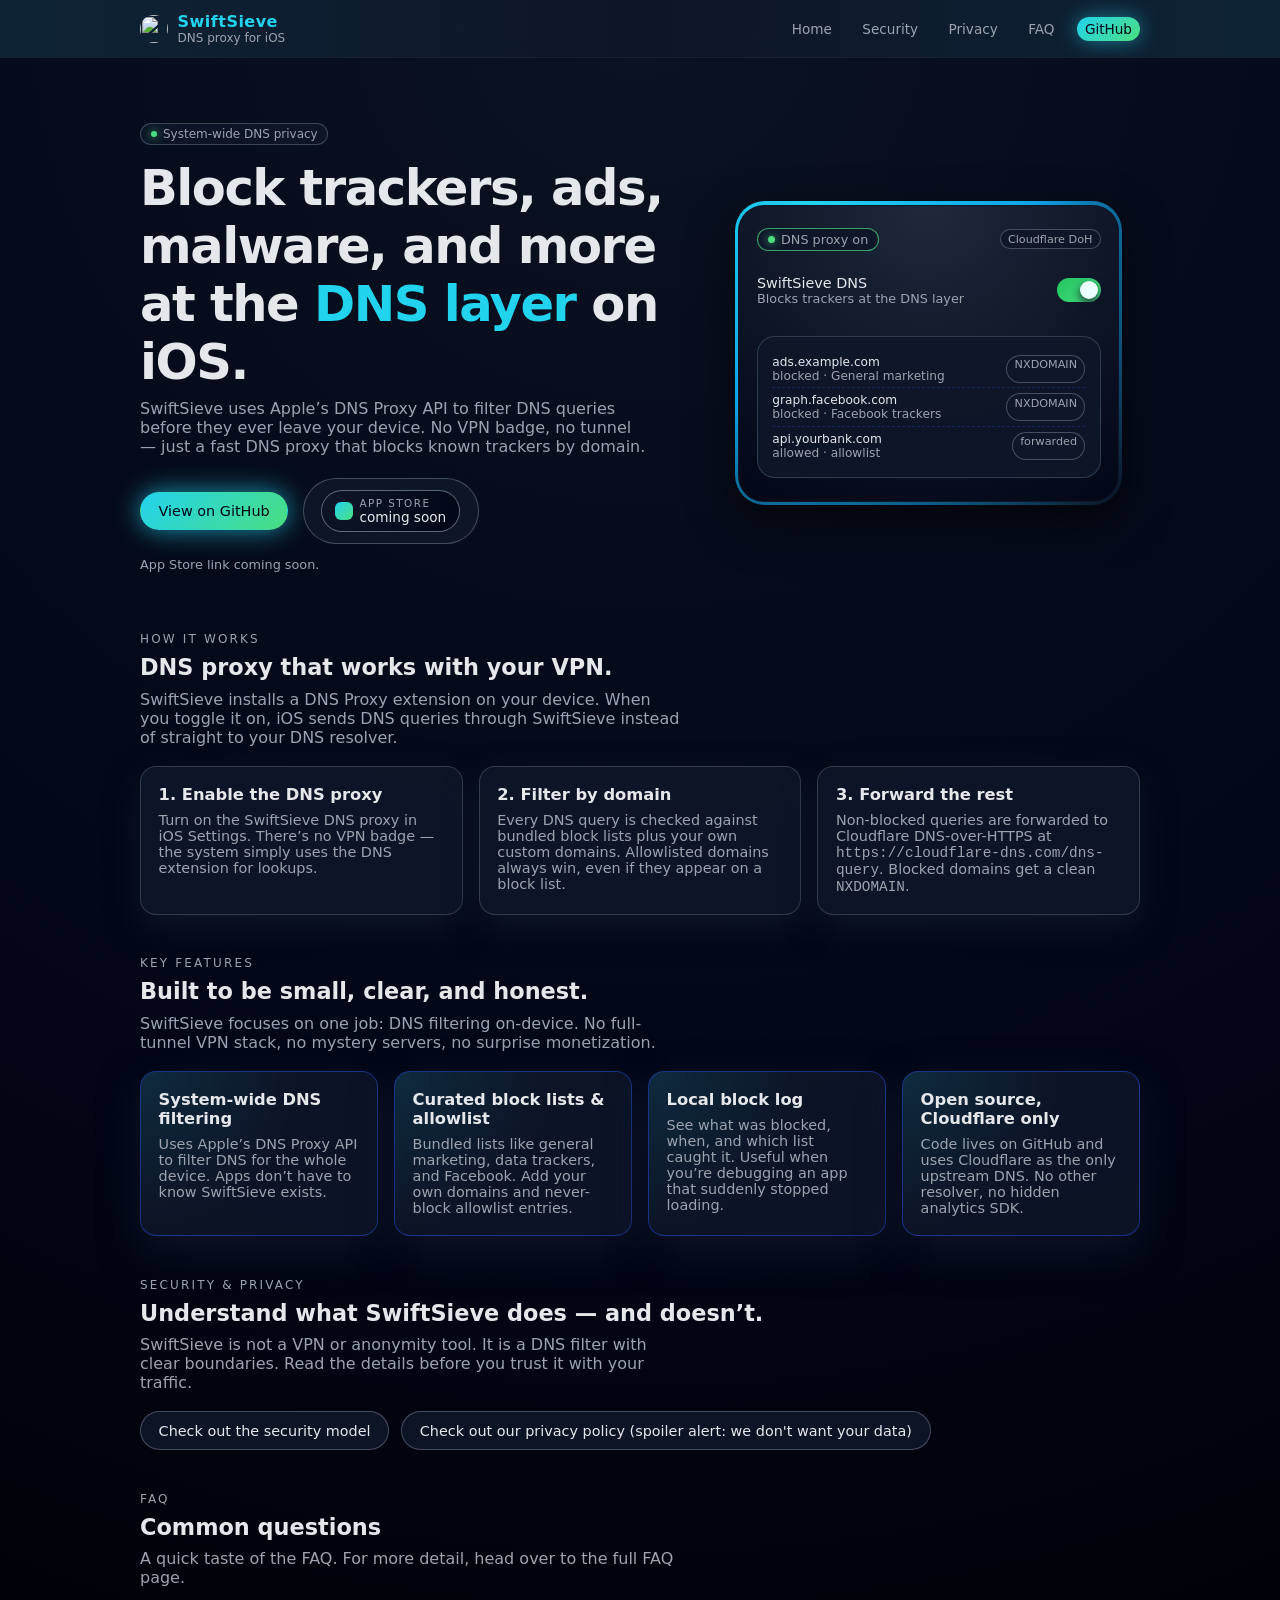
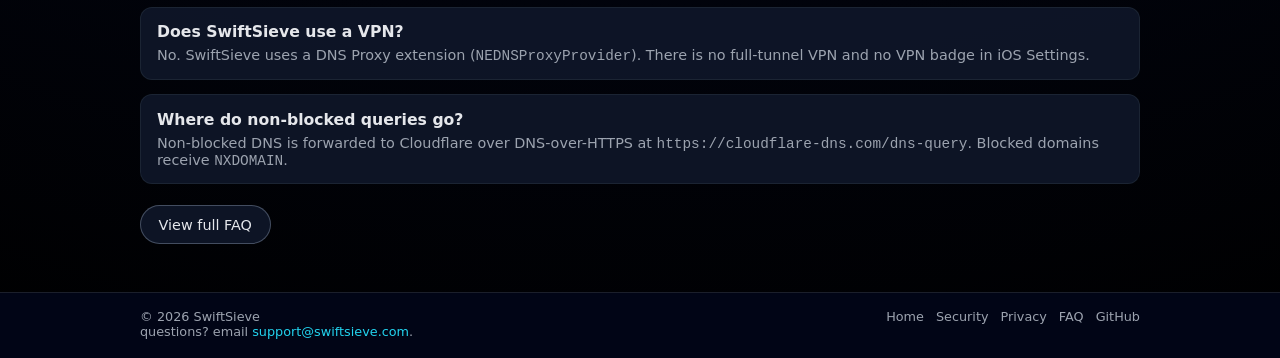
==== index.html @ 248de92a "add icon to site, so it shows up in browsers" ====
<!doctype html>
<html lang="en">
  <head>
    <meta charset="utf-8" />
    <title>SwiftSieve DNS: System-wide DNS privacy for iOS</title>
    <meta
      name="viewport"
      content="width=device-width, initial-scale=1, viewport-fit=cover"
    />
    <meta
      name="description"
      content="SwiftSieve uses Apple's DNS Proxy API to block trackers at the DNS layer on iOS. Works with your existing VPN, providing system-wide DNS privacy."
    />
    <link rel="icon" type="image/png" href="https://raw.githubusercontent.com/shalloran/SwiftSieve2/main/SwiftSieveDNS/Assets.xcassets/AppIcon.appiconset/AppIcon-120.png" />
    <link rel="stylesheet" href="./styles.css" />
  </head>
  <body class="page">
    <header class="site-header">
      <div class="header-inner">
        <a href="./index.html" class="brand">
          <img
            src="https://raw.githubusercontent.com/shalloran/SwiftSieve2/main/SwiftSieveDNS/Assets.xcassets/AppIcon.appiconset/AppIcon-120.png"
            alt=""
            class="brand-mark-img"
            width="28"
            height="28"
          />
          <span>
            <div class="brand-text-main">SwiftSieve</div>
            <div class="brand-text-sub">DNS proxy for iOS</div>
          </span>
        </a>
        <nav class="site-nav">
          <a href="./index.html" class="nav-link">Home</a>
          <a href="./security.html" class="nav-link">Security</a>
          <a href="./privacy.html" class="nav-link">Privacy</a>
          <a href="./faq.html" class="nav-link">FAQ</a>
          <a
            href="https://github.com/shalloran/SwiftSieve2"
            class="nav-link nav-link--primary"
            target="_blank"
            rel="noreferrer"
            >GitHub</a
          >
        </nav>
      </div>
    </header>

    <main>
      <div class="shell">
        <section class="hero">
          <div>
            <div class="hero-kicker">
              <span class="dot"></span>
              <span>System-wide DNS privacy</span>
            </div>
            <h1 class="hero-title">
              Block trackers, ads, malware, and more at the <span class="accent">DNS layer</span> on
              iOS.
            </h1>
            <p class="hero-subtitle">
              SwiftSieve uses Apple&rsquo;s DNS Proxy API to filter DNS queries
              before they ever leave your device. No VPN badge, no tunnel &mdash;
              just a fast DNS proxy that blocks known trackers by domain.
            </p>

            <div class="hero-actions">
              <a
                class="btn btn-primary"
                href="https://github.com/shalloran/SwiftSieve2"
                target="_blank"
                rel="noreferrer"
              >
                <span>View on GitHub</span>
              </a>
              <a class="btn btn-secondary" href="#">
                <span class="app-store-badge">
                  <span class="app-store-icon" aria-hidden="true"></span>
                  <span>
                    <div class="app-store-text-1">App Store</div>
                    <div class="app-store-text-2">coming soon</div>
                  </span>
                </span>
              </a>
            </div>
            <p class="hero-note">
              App Store link coming soon.
            </p>
          </div>

          <div class="hero-device" aria-hidden="true">
            <div class="device-frame">
              <div class="device-inner">
                <div class="device-status">
                  <span class="pill badge-on">
                    <span class="dot-green"></span>
                    <span>DNS proxy on</span>
                  </span>
                  <span class="tag">Cloudflare DoH</span>
                </div>
                <div class="switch-row">
                  <div>
                    <div style="font-size: 0.9rem; color: #e5e7eb">
                      SwiftSieve DNS
                    </div>
                    <div style="font-size: 0.8rem; color: #9ca3af">
                      Blocks trackers at the DNS layer
                    </div>
                  </div>
                  <div class="switch">
                    <div class="switch-thumb"></div>
                  </div>
                </div>
                <div class="log-card">
                  <div class="log-row">
                    <div>
                      <div class="log-domain">ads.example.com</div>
                      <div class="log-meta">blocked · General marketing</div>
                    </div>
                    <span class="tag">NXDOMAIN</span>
                  </div>
                  <div class="log-row">
                    <div>
                      <div class="log-domain">graph.facebook.com</div>
                      <div class="log-meta">blocked · Facebook trackers</div>
                    </div>
                    <span class="tag">NXDOMAIN</span>
                  </div>
                  <div class="log-row">
                    <div>
                      <div class="log-domain">api.yourbank.com</div>
                      <div class="log-meta">allowed · allowlist</div>
                    </div>
                    <span class="tag">forwarded</span>
                  </div>
                </div>
              </div>
            </div>
          </div>
        </section>

        <div class="sections">
          <section>
            <div class="section-label">How it works</div>
            <h2 class="section-title">DNS proxy that works with your VPN.</h2>
            <p class="section-lede">
              SwiftSieve installs a DNS Proxy extension on your device. When you
              toggle it on, iOS sends DNS queries through SwiftSieve instead of
              straight to your DNS resolver.
            </p>
            <div class="section-grid">
              <div class="card card--soft">
                <h3>1. Enable the DNS proxy</h3>
                <p>
                  Turn on the SwiftSieve DNS proxy in iOS Settings. There&rsquo;s
                  no VPN badge &mdash; the system simply uses the DNS extension
                  for lookups.
                </p>
              </div>
              <div class="card card--soft">
                <h3>2. Filter by domain</h3>
                <p>
                  Every DNS query is checked against bundled block lists plus
                  your own custom domains. Allowlisted domains always win, even
                  if they appear on a block list.
                </p>
              </div>
              <div class="card card--soft">
                <h3>3. Forward the rest</h3>
                <p>
                  Non-blocked queries are forwarded to Cloudflare DNS-over-HTTPS
                  at <code>https://cloudflare-dns.com/dns-query</code>. Blocked
                  domains get a clean <code>NXDOMAIN</code>.
                </p>
              </div>
            </div>
          </section>

          <section>
            <div class="section-label">Key features</div>
            <h2 class="section-title">Built to be small, clear, and honest.</h2>
            <p class="section-lede">
              SwiftSieve focuses on one job: DNS filtering on-device. No
              full-tunnel VPN stack, no mystery servers, no surprise
              monetization.
            </p>
            <div class="section-grid">
              <div class="card">
                <h3>System-wide DNS filtering</h3>
                <p>
                  Uses Apple&rsquo;s DNS Proxy API to filter DNS for the whole
                  device. Apps don&rsquo;t have to know SwiftSieve exists.
                </p>
              </div>
              <div class="card">
                <h3>Curated block lists &amp; allowlist</h3>
                <p>
                  Bundled lists like general marketing, data trackers, and
                  Facebook. Add your own domains and never-block allowlist
                  entries.
                </p>
              </div>
              <div class="card">
                <h3>Local block log</h3>
                <p>
                  See what was blocked, when, and which list caught it. Useful
                  when you&rsquo;re debugging an app that suddenly stopped
                  loading.
                </p>
              </div>
              <div class="card">
                <h3>Open source, Cloudflare only</h3>
                <p>
                  Code lives on GitHub and uses Cloudflare as the only upstream
                  DNS. No other resolver, no hidden analytics SDK.
                </p>
              </div>
            </div>
          </section>

          <section>
            <div class="section-label">Security &amp; privacy</div>
            <h2 class="section-title">Understand what SwiftSieve does &mdash; and doesn&rsquo;t.</h2>
            <p class="section-lede">
              SwiftSieve is not a VPN or anonymity tool. It is a DNS filter with
              clear boundaries. Read the details before you trust it with your
              traffic.
            </p>
            <div class="section-cta-row">
              <a href="./security.html" class="btn btn-secondary">
                Check out the security model
              </a>
              <a href="./privacy.html" class="btn btn-secondary">
                Check out our privacy policy (spoiler alert: we don't want your data)
              </a>
            </div>
          </section>

          <section>
            <div class="section-label">FAQ</div>
            <h2 class="section-title">Common questions</h2>
            <p class="section-lede">
              A quick taste of the FAQ. For more detail, head over to the full
              FAQ page.
            </p>
            <div class="faq-list">
              <div class="faq-item">
                <h3>Does SwiftSieve use a VPN?</h3>
                <p>
                  No. SwiftSieve uses a DNS Proxy extension
                  (<code>NEDNSProxyProvider</code>). There is no full-tunnel VPN
                  and no VPN badge in iOS Settings.
                </p>
              </div>
              <div class="faq-item">
                <h3>Where do non-blocked queries go?</h3>
                <p>
                  Non-blocked DNS is forwarded to Cloudflare over DNS-over-HTTPS
                  at <code>https://cloudflare-dns.com/dns-query</code>. Blocked
                  domains receive <code>NXDOMAIN</code>.
                </p>
              </div>
            </div>
            <div style="margin-top: 1.3rem">
              <a href="./faq.html" class="btn btn-secondary">View full FAQ</a>
            </div>
          </section>
        </div>
      </div>
    </main>

    <footer class="site-footer">
      <div class="footer-inner">
        <div>
          <div>© <span id="year"></span> SwiftSieve</div>
          <div>
            questions? email
            <a href="mailto:support@swiftsieve.com">support@swiftsieve.com</a>.
          </div>
        </div>
        <div class="footer-links">
          <a href="./index.html">Home</a>
          <a href="./security.html">Security</a>
          <a href="./privacy.html">Privacy</a>
          <a href="./faq.html">FAQ</a>
          <a
            href="https://github.com/shalloran/SwiftSieve2"
            target="_blank"
            rel="noreferrer"
            >GitHub</a
          >
        </div>
      </div>
    </footer>

    <script>
      const y = document.getElementById("year");
      if (y) {
        y.textContent = new Date().getFullYear().toString();
      }
    </script>
  </body>
</html>
---- styles.css ----
:root {
  --bg-color: #050608;
  --bg-elevated: #0c0f16;
  --border-subtle: #1b1f2b;
  --text-color: #e5e7eb;
  --text-muted: #9ca3af;
  --accent: #22d3ee;
  --accent-soft: rgba(34, 211, 238, 0.15);
  --danger: #f97373;
  --max-width: 1040px;
  --radius-lg: 16px;
  --shadow-soft: 0 18px 45px rgba(0, 0, 0, 0.6);
}

*,
*::before,
*::after {
  box-sizing: border-box;
}

html,
body {
  margin: 0;
  padding: 0;
}

body {
  min-height: 100vh;
  font-family: system-ui, -apple-system, BlinkMacSystemFont, "SF Pro Text",
    "Segoe UI", sans-serif;
  background: radial-gradient(circle at top, #0b1220 0, #020617 55%, #000 100%);
  color: var(--text-color);
}

a {
  color: var(--accent);
  text-decoration: none;
}

a:hover {
  text-decoration: underline;
}

.page {
  min-height: 100vh;
  display: flex;
  flex-direction: column;
}

.shell {
  width: 100%;
  max-width: var(--max-width);
  margin: 0 auto;
  padding: 1.5rem 1.25rem 3rem;
}

header.site-header {
  border-bottom: 1px solid var(--border-subtle);
  backdrop-filter: blur(18px);
  background: linear-gradient(
      90deg,
      rgba(34, 211, 238, 0.08),
      transparent,
      rgba(34, 211, 238, 0.08)
    ),
    rgba(15, 23, 42, 0.9);
  position: sticky;
  top: 0;
  z-index: 10;
}

.header-inner {
  max-width: var(--max-width);
  margin: 0 auto;
  padding: 0.75rem 1.25rem;
  display: flex;
  align-items: center;
  justify-content: space-between;
  gap: 1.25rem;
}

.brand {
  display: flex;
  align-items: center;
  gap: 0.6rem;
}

.brand-mark {
  width: 28px;
  height: 28px;
  border-radius: 999px;
  background: radial-gradient(circle at 30% 20%, #4ade80, #22d3ee);
  box-shadow: 0 0 22px rgba(34, 211, 238, 0.9);
  position: relative;
}

.brand-mark::after {
  content: "";
  position: absolute;
  inset: 7px;
  border-radius: inherit;
  border: 1px solid rgba(15, 23, 42, 0.9);
  box-shadow: inset 0 0 0 1px rgba(15, 23, 42, 0.85);
}

.brand-mark-img {
  width: 28px;
  height: 28px;
  border-radius: 999px;
  object-fit: cover;
  display: block;
}

.brand-text-main {
  font-weight: 600;
  letter-spacing: 0.03em;
}

.brand-text-sub {
  font-size: 0.75rem;
  color: var(--text-muted);
}

nav.site-nav {
  display: flex;
  align-items: center;
  gap: 0.9rem;
  font-size: 0.85rem;
}

.nav-link {
  color: var(--text-muted);
  padding: 0.25rem 0.5rem;
  border-radius: 999px;
  transition: background 0.15s ease, color 0.15s ease;
}

.nav-link:hover {
  color: var(--text-color);
  background: rgba(15, 23, 42, 0.8);
  text-decoration: none;
}

.nav-link--primary {
  background: linear-gradient(135deg, #22d3ee, #4ade80);
  color: #020617;
  font-weight: 500;
  box-shadow: 0 0 20px rgba(34, 211, 238, 0.5);
}

.nav-link--primary:hover {
  background: linear-gradient(135deg, #2dd4bf, #a3e635);
  color: #020617;
}

main {
  flex: 1;
}

.hero {
  display: grid;
  grid-template-columns: minmax(0, 1.4fr) minmax(0, 1.1fr);
  gap: 2.5rem;
  margin-top: 2.5rem;
  align-items: center;
}

.hero-kicker {
  display: inline-flex;
  align-items: center;
  gap: 0.4rem;
  padding: 0.2rem 0.6rem;
  border-radius: 999px;
  font-size: 0.75rem;
  background: rgba(15, 23, 42, 0.85);
  border: 1px solid rgba(148, 163, 184, 0.35);
  color: var(--text-muted);
}

.dot {
  width: 6px;
  height: 6px;
  border-radius: 999px;
  background: #4ade80;
  box-shadow: 0 0 10px rgba(74, 222, 128, 0.9);
}

.hero-title {
  margin: 0.85rem 0 0.5rem;
  font-size: clamp(2.4rem, 2.9vw + 1.4rem, 3.1rem);
  letter-spacing: -0.03em;
}

.hero-title span.accent {
  color: var(--accent);
}

.hero-subtitle {
  margin: 0 0 1.4rem;
  color: var(--text-muted);
  max-width: 32rem;
}

.hero-actions {
  display: flex;
  flex-wrap: wrap;
  gap: 0.9rem;
  align-items: center;
  margin-bottom: 0.8rem;
}

.btn {
  display: inline-flex;
  align-items: center;
  justify-content: center;
  gap: 0.45rem;
  padding: 0.65rem 1.1rem;
  border-radius: 999px;
  border: 1px solid transparent;
  font-size: 0.9rem;
  font-weight: 500;
  cursor: pointer;
  text-decoration: none;
}

.btn-primary {
  background: linear-gradient(135deg, #22d3ee, #4ade80);
  color: #020617;
  box-shadow: 0 0 26px rgba(34, 211, 238, 0.7);
}

.btn-primary:hover {
  background: linear-gradient(135deg, #2dd4bf, #a3e635);
  color: #020617;
  text-decoration: none;
}

.btn-secondary {
  background: rgba(15, 23, 42, 0.9);
  border-color: rgba(148, 163, 184, 0.4);
  color: var(--text-color);
}

.btn-secondary:hover {
  background: rgba(15, 23, 42, 0.95);
  border-color: rgba(148, 163, 184, 0.7);
  text-decoration: none;
}

.hero-note {
  font-size: 0.8rem;
  color: var(--text-muted);
}

.hero-device {
  position: relative;
  padding: 1.1rem;
}

.device-frame {
  border-radius: 30px;
  padding: 0.2rem;
  background: radial-gradient(circle at 20% 0, #22d3ee, #0ea5e9, #0b1120);
  box-shadow: var(--shadow-soft);
}

.device-inner {
  border-radius: 26px;
  background: radial-gradient(circle at top, #1e293b, #020617);
  border: 1px solid rgba(15, 23, 42, 0.95);
  padding: 1.4rem 1.1rem;
  color: var(--text-muted);
  display: flex;
  flex-direction: column;
  gap: 0.9rem;
}

.device-status {
  display: flex;
  justify-content: space-between;
  align-items: center;
  font-size: 0.8rem;
}

.pill {
  display: inline-flex;
  align-items: center;
  gap: 0.4rem;
  padding: 0.18rem 0.6rem;
  border-radius: 999px;
  background: rgba(15, 23, 42, 0.95);
  border: 1px solid rgba(148, 163, 184, 0.4);
}

.pill.badge-on {
  border-color: rgba(74, 222, 128, 0.7);
}

.dot-green {
  width: 7px;
  height: 7px;
  border-radius: 999px;
  background: #4ade80;
  box-shadow: 0 0 10px rgba(74, 222, 128, 0.9);
}

.switch-row {
  margin-top: 0.6rem;
  display: flex;
  justify-content: space-between;
  align-items: center;
}

.switch {
  width: 44px;
  height: 24px;
  border-radius: 999px;
  background: linear-gradient(135deg, #22c55e, #4ade80);
  padding: 3px;
  display: flex;
  justify-content: flex-end;
  align-items: center;
}

.switch-thumb {
  width: 18px;
  height: 18px;
  border-radius: 999px;
  background: #ecfeff;
  box-shadow: 0 4px 10px rgba(15, 23, 42, 0.9);
}

.log-card {
  margin-top: 1rem;
  border-radius: 18px;
  background: rgba(15, 23, 42, 0.9);
  border: 1px solid rgba(51, 65, 85, 0.9);
  padding: 0.8rem 0.9rem;
}

.log-row {
  display: flex;
  justify-content: space-between;
  font-size: 0.76rem;
  padding: 0.3rem 0;
  border-bottom: 1px dashed rgba(30, 64, 175, 0.4);
}

.log-row:last-child {
  border-bottom: none;
}

.log-domain {
  color: var(--text-color);
}

.log-meta {
  color: var(--text-muted);
}

.tag {
  font-size: 0.7rem;
  padding: 0.15rem 0.45rem;
  border-radius: 999px;
  background: rgba(15, 23, 42, 0.9);
  border: 1px solid rgba(148, 163, 184, 0.4);
}

.sections {
  margin-top: 3rem;
  display: flex;
  flex-direction: column;
  gap: 2.6rem;
}

.section-label {
  font-size: 0.75rem;
  text-transform: uppercase;
  letter-spacing: 0.18em;
  color: var(--text-muted);
  margin-bottom: 0.5rem;
}

.section-title {
  margin: 0 0 0.6rem;
  font-size: 1.4rem;
}

.section-lede {
  margin: 0 0 1.2rem;
  color: var(--text-muted);
  max-width: 34rem;
}

.section-grid {
  display: grid;
  grid-template-columns: repeat(auto-fit, minmax(210px, 1fr));
  gap: 1rem;
}

.card {
  padding: 1.1rem 1.1rem 1.2rem;
  border-radius: var(--radius-lg);
  background: radial-gradient(
      circle at top left,
      rgba(34, 211, 238, 0.12),
      transparent 55%
    ),
    rgba(15, 23, 42, 0.85);
  border: 1px solid rgba(30, 64, 175, 0.7);
  box-shadow: 0 14px 40px rgba(15, 23, 42, 0.9);
}

.card h3 {
  margin: 0 0 0.5rem;
  font-size: 1.02rem;
}

.card p {
  margin: 0;
  font-size: 0.9rem;
  color: var(--text-muted);
}

.card--soft {
  background: rgba(15, 23, 42, 0.9);
  border-color: rgba(55, 65, 81, 0.9);
  box-shadow: 0 12px 32px rgba(15, 23, 42, 0.9);
}

.section-cta-row {
  display: flex;
  flex-wrap: wrap;
  gap: 0.75rem;
}

.faq-list {
  display: flex;
  flex-direction: column;
  gap: 0.9rem;
}

.faq-item {
  border-radius: 12px;
  padding: 0.9rem 1rem;
  border: 1px solid rgba(31, 41, 55, 0.8);
  background: rgba(15, 23, 42, 0.9);
}

.faq-item h3 {
  margin: 0 0 0.4rem;
  font-size: 0.98rem;
}

.faq-item p {
  margin: 0;
  font-size: 0.9rem;
  color: var(--text-muted);
}

.content-page {
  margin-top: 2.5rem;
  max-width: 760px;
}

.content-page h1 {
  margin-top: 0;
  margin-bottom: 0.75rem;
  font-size: 2rem;
}

.content-page h2 {
  margin-top: 1.8rem;
  margin-bottom: 0.6rem;
  font-size: 1.25rem;
}

.content-page p {
  margin: 0 0 0.9rem;
  color: var(--text-muted);
}

.content-page ul {
  margin: 0 0 0.9rem 1.2rem;
  padding: 0;
  color: var(--text-muted);
}

.content-page li {
  margin-bottom: 0.4rem;
}

.badge {
  display: inline-flex;
  align-items: center;
  justify-content: center;
  padding: 0.35rem 0.75rem;
  border-radius: 999px;
  background: rgba(15, 23, 42, 0.9);
  border: 1px solid rgba(148, 163, 184, 0.45);
  font-size: 0.78rem;
  color: var(--text-muted);
}

.badge--red {
  border-color: rgba(248, 113, 113, 0.7);
  color: #fecaca;
}

.app-store-badge {
  display: inline-flex;
  align-items: center;
  justify-content: center;
  padding: 0.4rem 0.8rem;
  border-radius: 999px;
  background: radial-gradient(circle at top left, #0f172a, #020617);
  border: 1px solid rgba(148, 163, 184, 0.6);
  color: var(--text-muted);
  font-size: 0.78rem;
  gap: 0.4rem;
}

.app-store-icon {
  width: 18px;
  height: 18px;
  border-radius: 6px;
  background: linear-gradient(135deg, #22d3ee, #4ade80);
  display: inline-block;
}

.app-store-text-1 {
  font-size: 0.65rem;
  text-transform: uppercase;
  letter-spacing: 0.14em;
}

.app-store-text-2 {
  font-size: 0.85rem;
  color: var(--text-color);
}

footer.site-footer {
  margin-top: auto;
  border-top: 1px solid var(--border-subtle);
  background: rgba(2, 6, 23, 0.96);
}

.footer-inner {
  max-width: var(--max-width);
  margin: 0 auto;
  padding: 1rem 1.25rem 1.6rem;
  display: flex;
  flex-wrap: wrap;
  justify-content: space-between;
  gap: 0.9rem;
  font-size: 0.8rem;
  color: var(--text-muted);
}

.footer-links {
  display: flex;
  flex-wrap: wrap;
  gap: 0.75rem;
}

.footer-links a {
  color: var(--text-muted);
}

.footer-links a:hover {
  color: var(--text-color);
}

@media (max-width: 800px) {
  .hero {
    grid-template-columns: minmax(0, 1fr);
  }

  .hero {
    margin-top: 2rem;
  }

  .hero-actions {
    align-items: stretch;
  }

  nav.site-nav {
    display: none;
  }
}
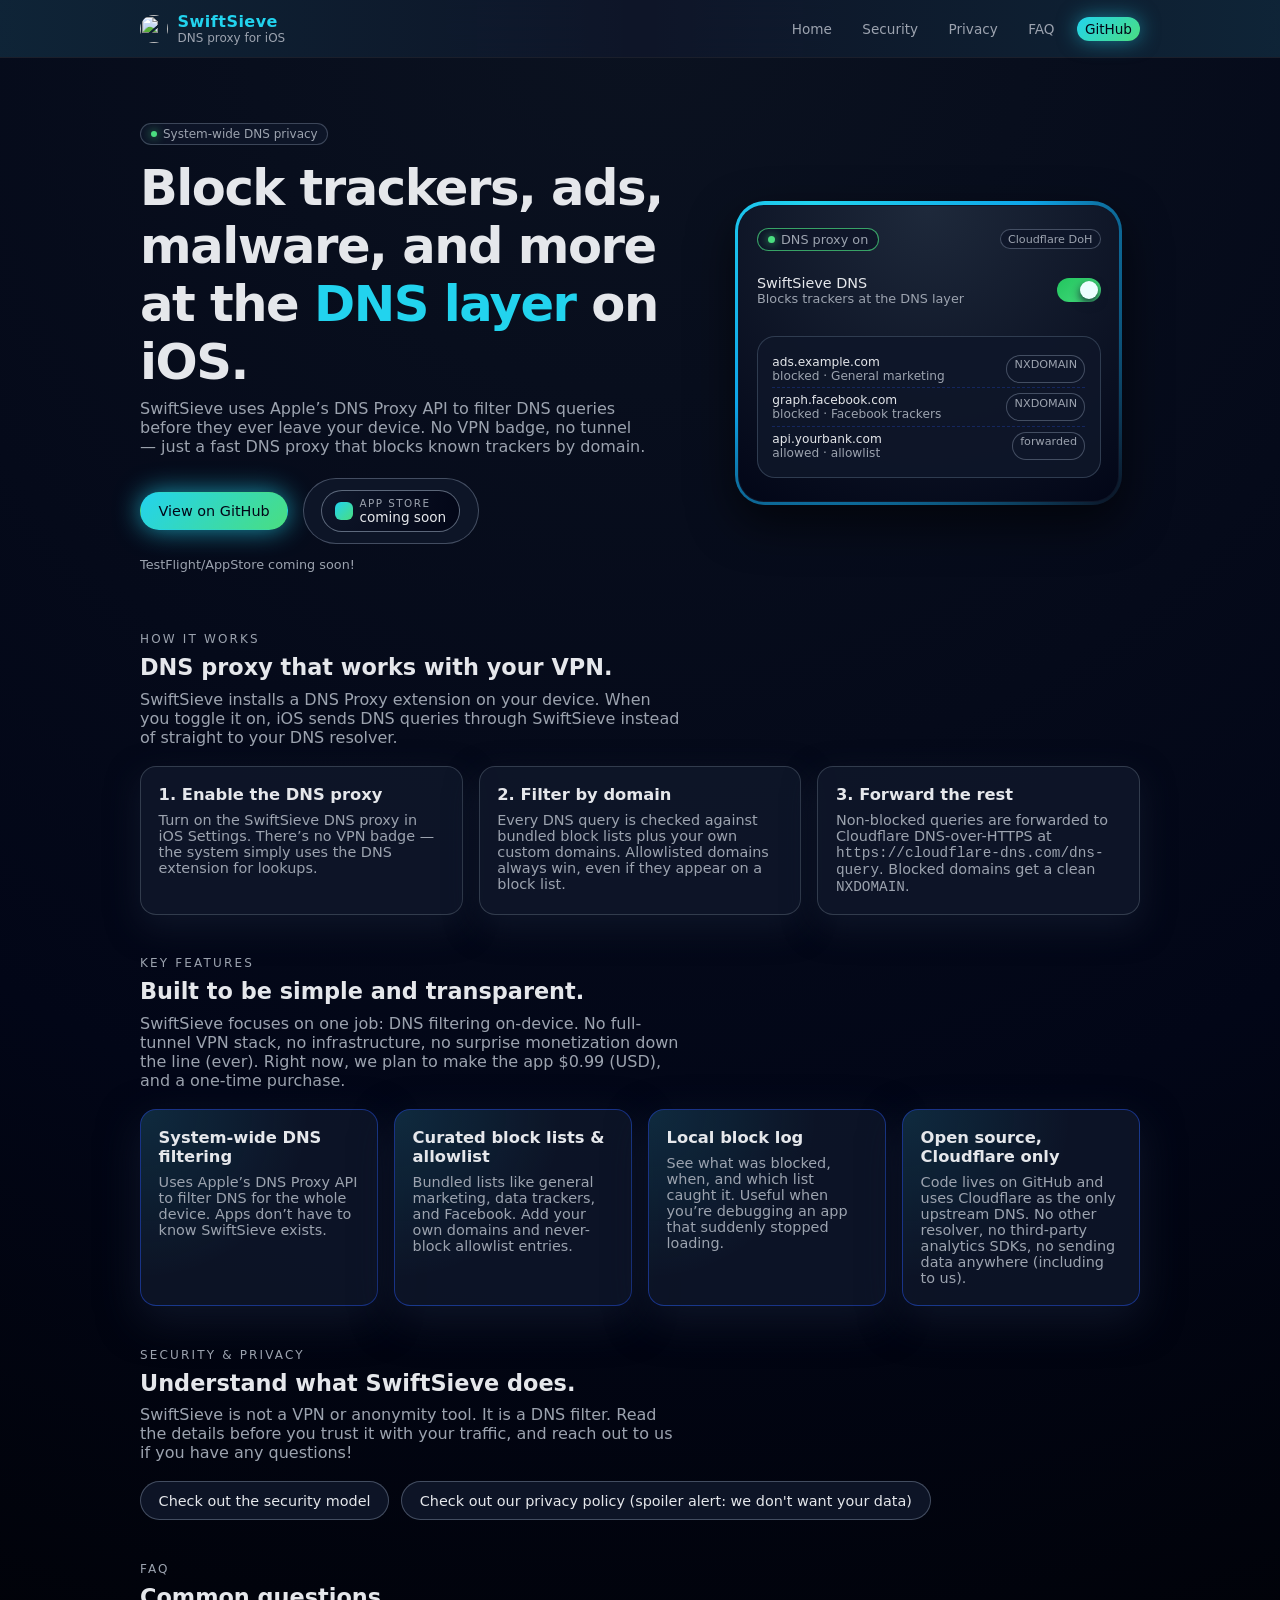
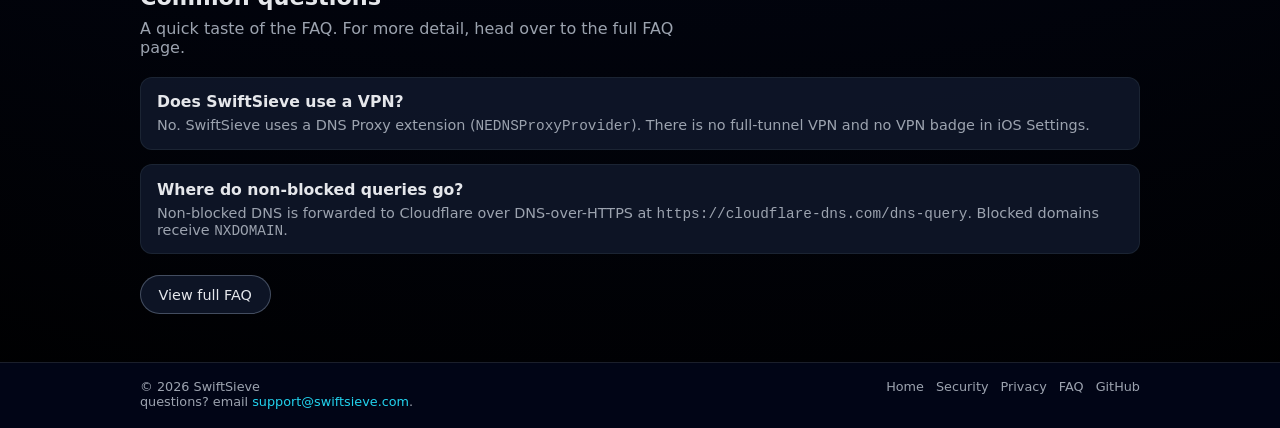
==== commit c3111ff5: "clarify main page" ====
--- a/index.html
+++ b/index.html
@@ -84,7 +84,7 @@
               </a>
             </div>
             <p class="hero-note">
-              App Store link coming soon.
+              TestFlight/AppStore coming soon!
             </p>
           </div>
 
@@ -178,11 +178,11 @@
 
           <section>
             <div class="section-label">Key features</div>
-            <h2 class="section-title">Built to be small, clear, and honest.</h2>
+            <h2 class="section-title">Built to be simple and transparent.</h2>
             <p class="section-lede">
               SwiftSieve focuses on one job: DNS filtering on-device. No
-              full-tunnel VPN stack, no mystery servers, no surprise
-              monetization.
+              full-tunnel VPN stack, no infrastructure, no surprise
+              monetization down the line (ever). Right now, we plan to make the app $0.99 (USD), and a one-time purchase.
             </p>
             <div class="section-grid">
               <div class="card">
@@ -212,7 +212,7 @@
                 <h3>Open source, Cloudflare only</h3>
                 <p>
                   Code lives on GitHub and uses Cloudflare as the only upstream
-                  DNS. No other resolver, no hidden analytics SDK.
+                  DNS. No other resolver, no third-party analytics SDKs, no sending data anywhere (including to us).
                 </p>
               </div>
             </div>
@@ -220,11 +220,10 @@
 
           <section>
             <div class="section-label">Security &amp; privacy</div>
-            <h2 class="section-title">Understand what SwiftSieve does &mdash; and doesn&rsquo;t.</h2>
+            <h2 class="section-title">Understand what SwiftSieve does.</h2>
             <p class="section-lede">
-              SwiftSieve is not a VPN or anonymity tool. It is a DNS filter with
-              clear boundaries. Read the details before you trust it with your
-              traffic.
+              SwiftSieve is not a VPN or anonymity tool. It is a DNS filter. Read the details before you trust it with your
+              traffic, and reach out to us if you have any questions!
             </p>
             <div class="section-cta-row">
               <a href="./security.html" class="btn btn-secondary">
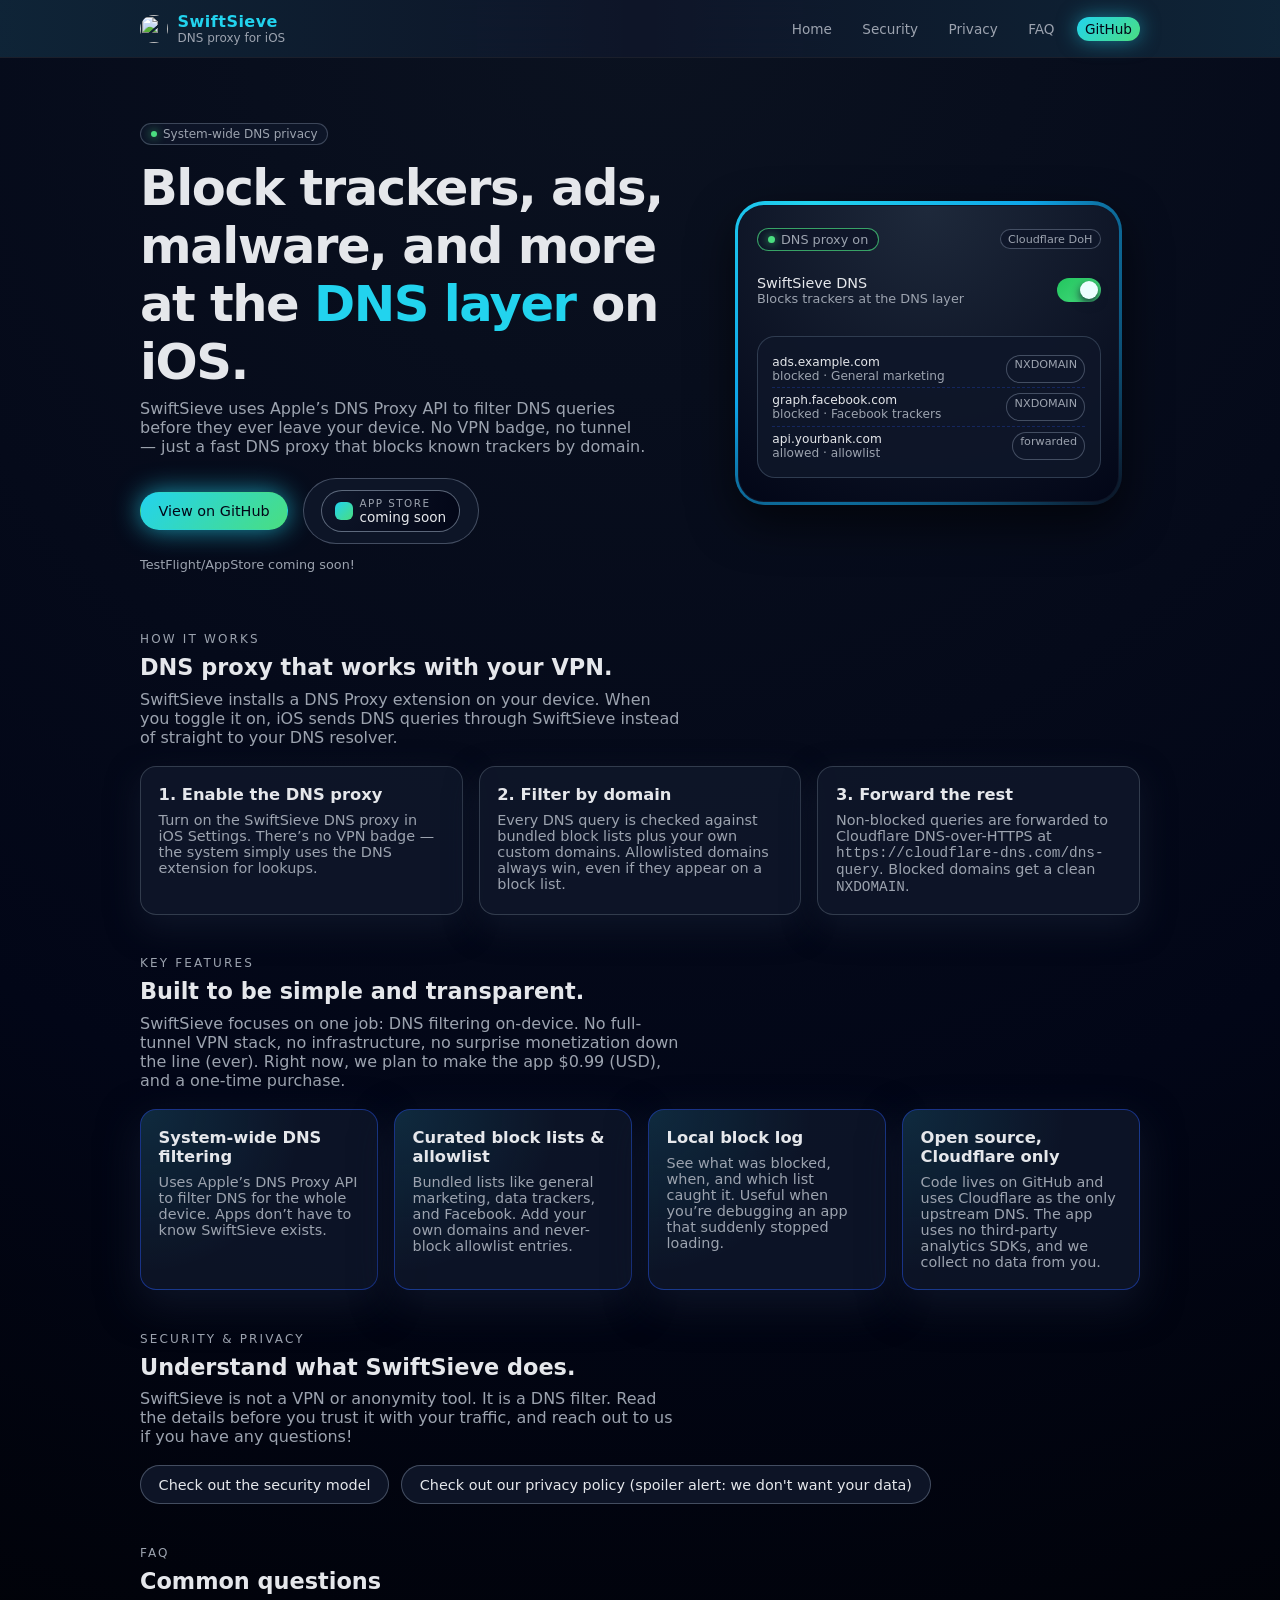
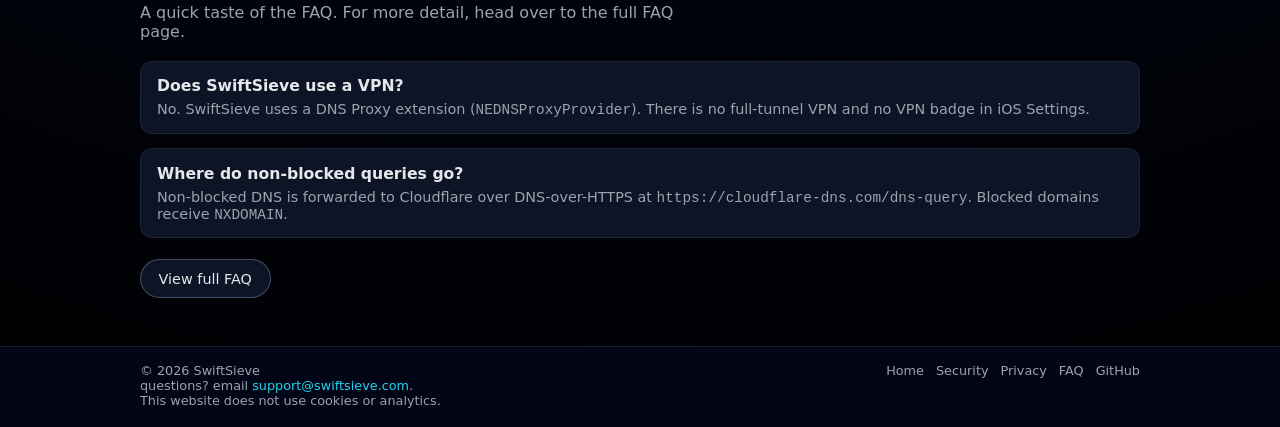
==== commit 0bff0a90: "add cookie notice, minor edits to wording" ====
--- a/index.html
+++ b/index.html
@@ -212,7 +212,7 @@
                 <h3>Open source, Cloudflare only</h3>
                 <p>
                   Code lives on GitHub and uses Cloudflare as the only upstream
-                  DNS. No other resolver, no third-party analytics SDKs, no sending data anywhere (including to us).
+                  DNS. The app uses no third-party analytics SDKs, and we collect no data from you.
                 </p>
               </div>
             </div>
@@ -276,6 +276,7 @@
             questions? email
             <a href="mailto:support@swiftsieve.com">support@swiftsieve.com</a>.
           </div>
+          <div>This website does not use cookies or analytics.</div>
         </div>
         <div class="footer-links">
           <a href="./index.html">Home</a>
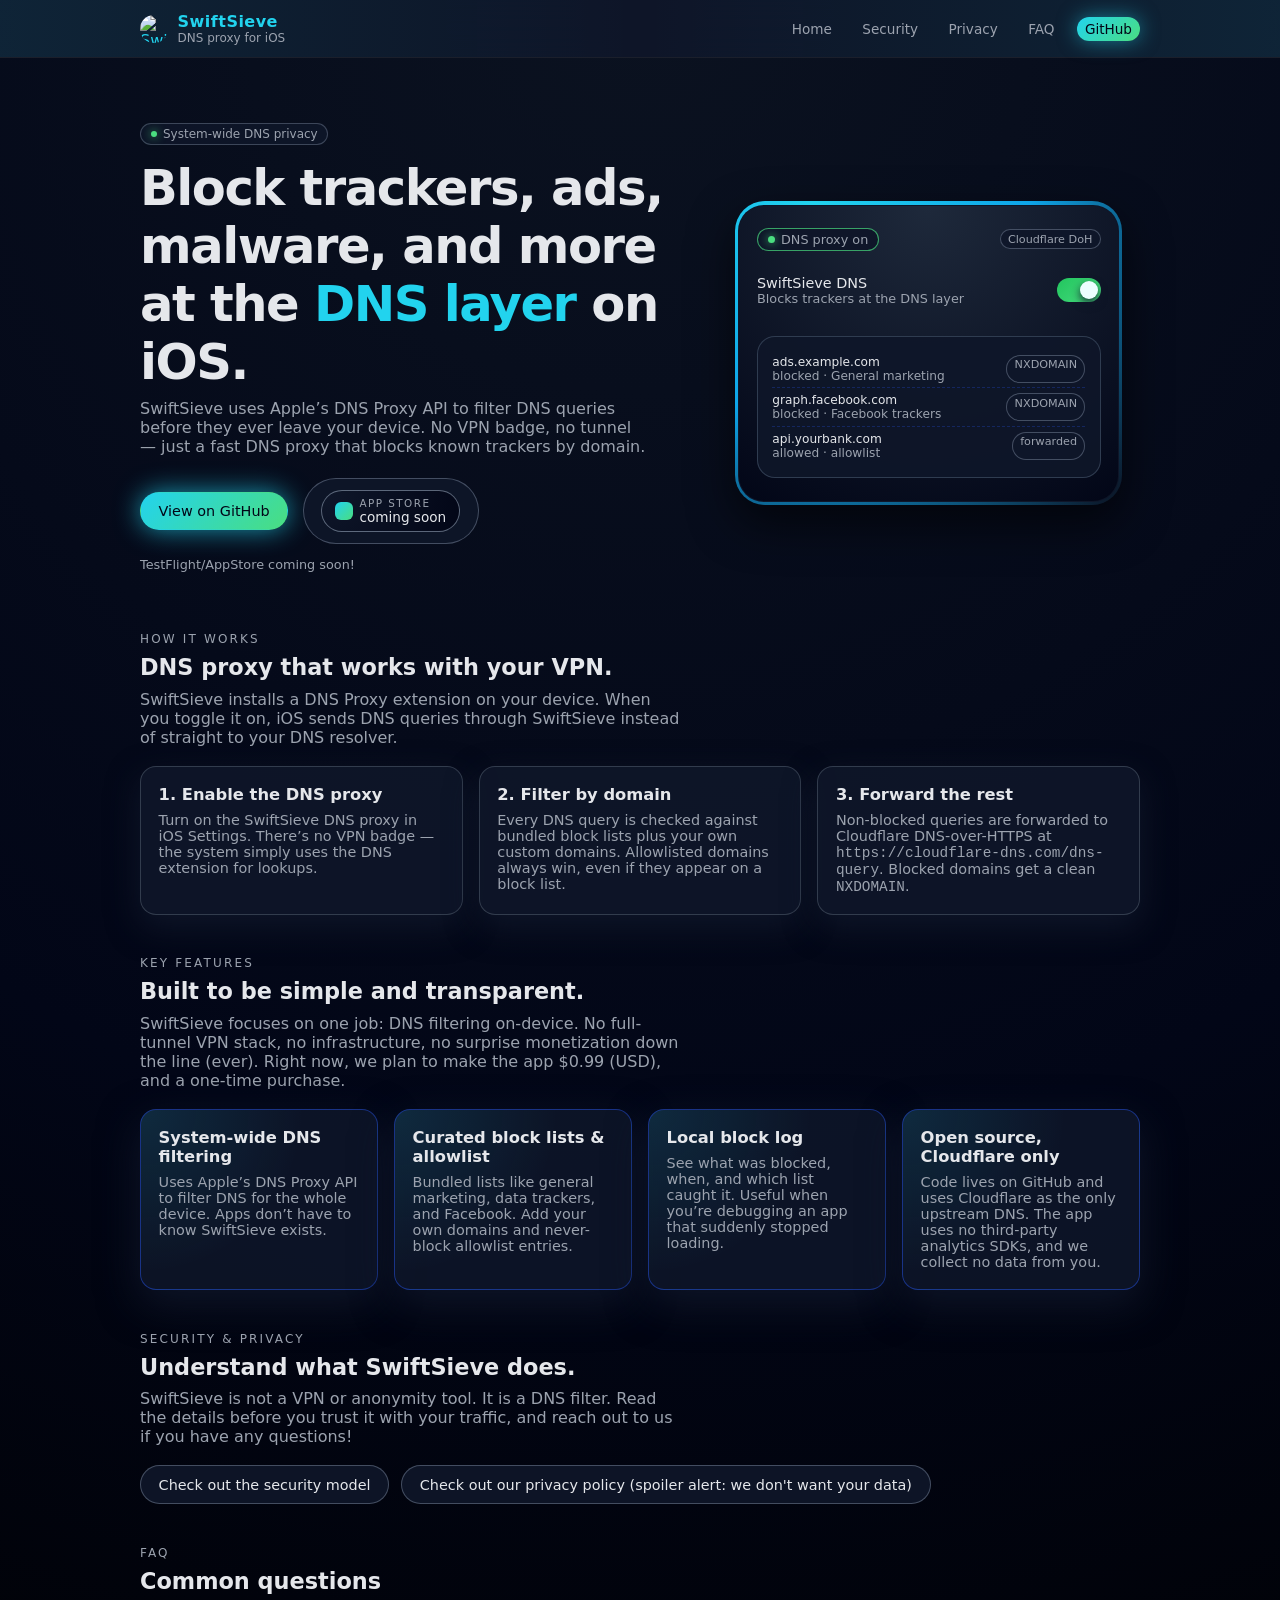
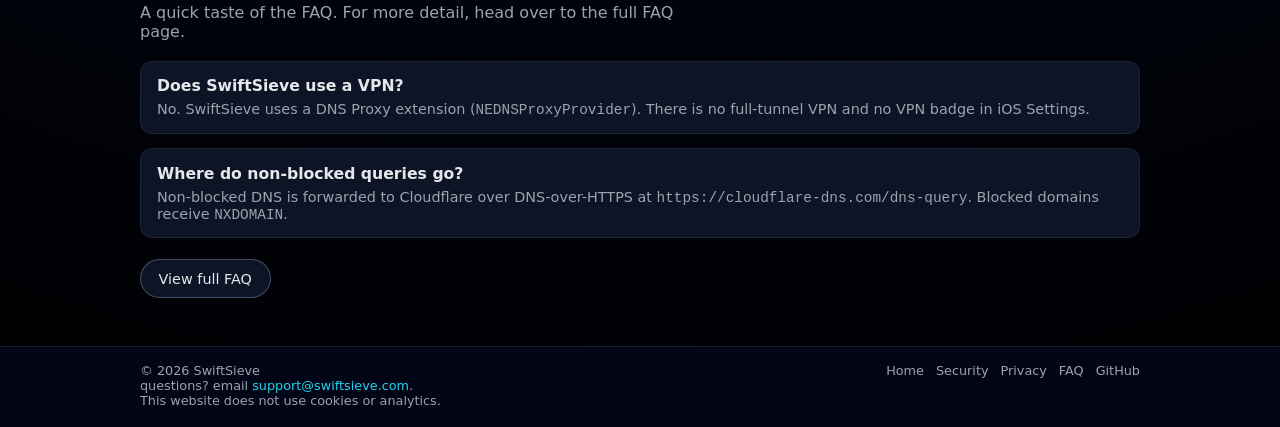
==== commit 2368767d: "minor updates" ====
--- a/index.html
+++ b/index.html
@@ -20,15 +20,15 @@
         <a href="./index.html" class="brand">
           <img
             src="https://raw.githubusercontent.com/shalloran/SwiftSieve2/main/SwiftSieveDNS/Assets.xcassets/AppIcon.appiconset/AppIcon-120.png"
-            alt=""
+            alt="SwiftSieve"
             class="brand-mark-img"
             width="28"
             height="28"
           />
-          <span>
+          <div>
             <div class="brand-text-main">SwiftSieve</div>
             <div class="brand-text-sub">DNS proxy for iOS</div>
-          </span>
+          </div>
         </a>
         <nav class="site-nav">
           <a href="./index.html" class="nav-link">Home</a>
@@ -73,7 +73,7 @@
               >
                 <span>View on GitHub</span>
               </a>
-              <a class="btn btn-secondary" href="#">
+              <a class="btn btn-secondary" href="#" aria-disabled="true" tabindex="-1">
                 <span class="app-store-badge">
                   <span class="app-store-icon" aria-hidden="true"></span>
                   <span>
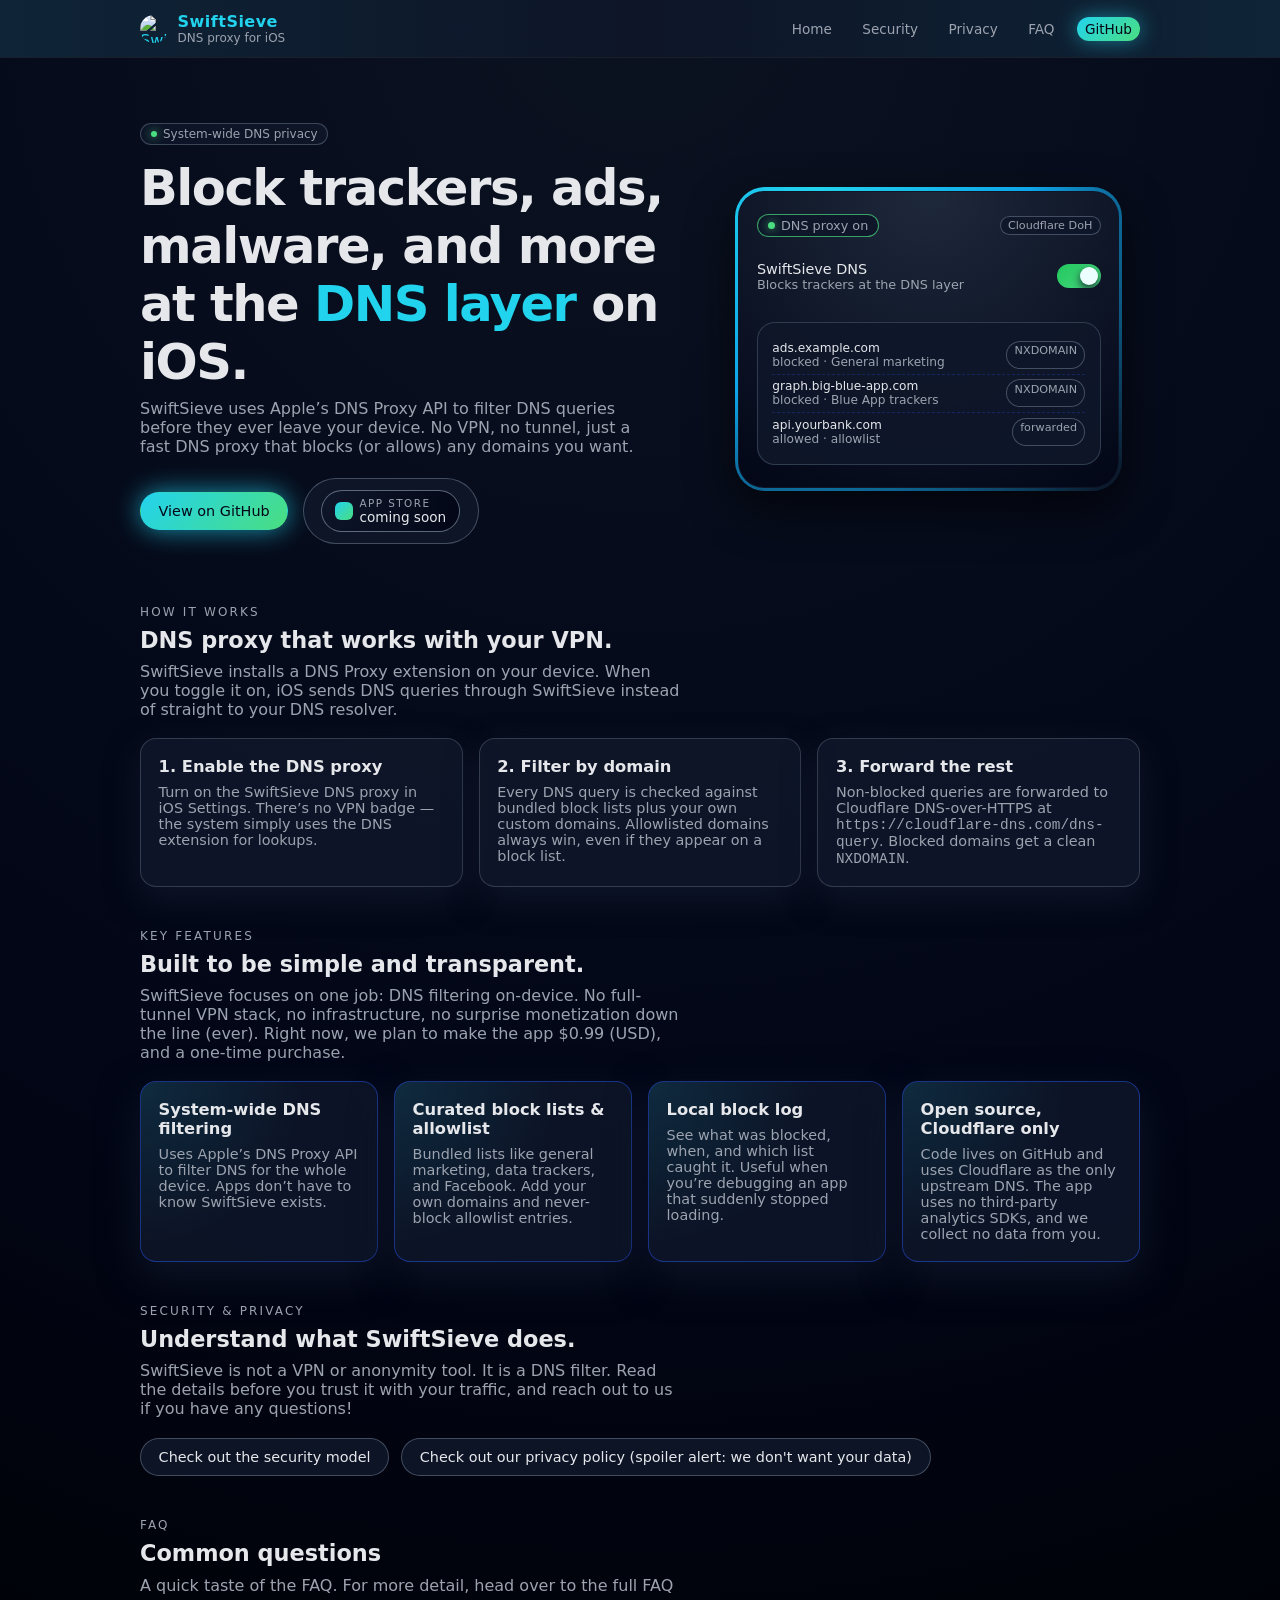
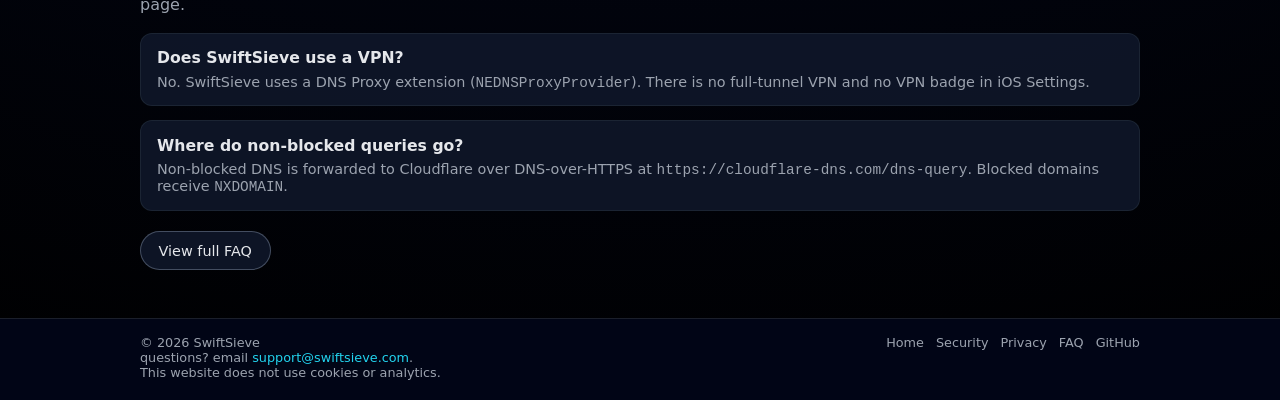
==== commit 438ba311: "fix description" ====
--- a/index.html
+++ b/index.html
@@ -60,8 +60,8 @@
             </h1>
             <p class="hero-subtitle">
               SwiftSieve uses Apple&rsquo;s DNS Proxy API to filter DNS queries
-              before they ever leave your device. No VPN badge, no tunnel &mdash;
-              just a fast DNS proxy that blocks known trackers by domain.
+              before they ever leave your device. No VPN, no tunnel,
+              just a fast DNS proxy that blocks (or allows) any domains you want.
             </p>
 
             <div class="hero-actions">
@@ -83,9 +83,9 @@
                 </span>
               </a>
             </div>
-            <p class="hero-note">
+            <!-- <p class="hero-note">
               TestFlight/AppStore coming soon!
-            </p>
+            </p> -->
           </div>
 
           <div class="hero-device" aria-hidden="true">
@@ -121,8 +121,8 @@
                   </div>
                   <div class="log-row">
                     <div>
-                      <div class="log-domain">graph.facebook.com</div>
-                      <div class="log-meta">blocked · Facebook trackers</div>
+                      <div class="log-domain">graph.big-blue-app.com</div>
+                      <div class="log-meta">blocked · Blue App trackers</div>
                     </div>
                     <span class="tag">NXDOMAIN</span>
                   </div>
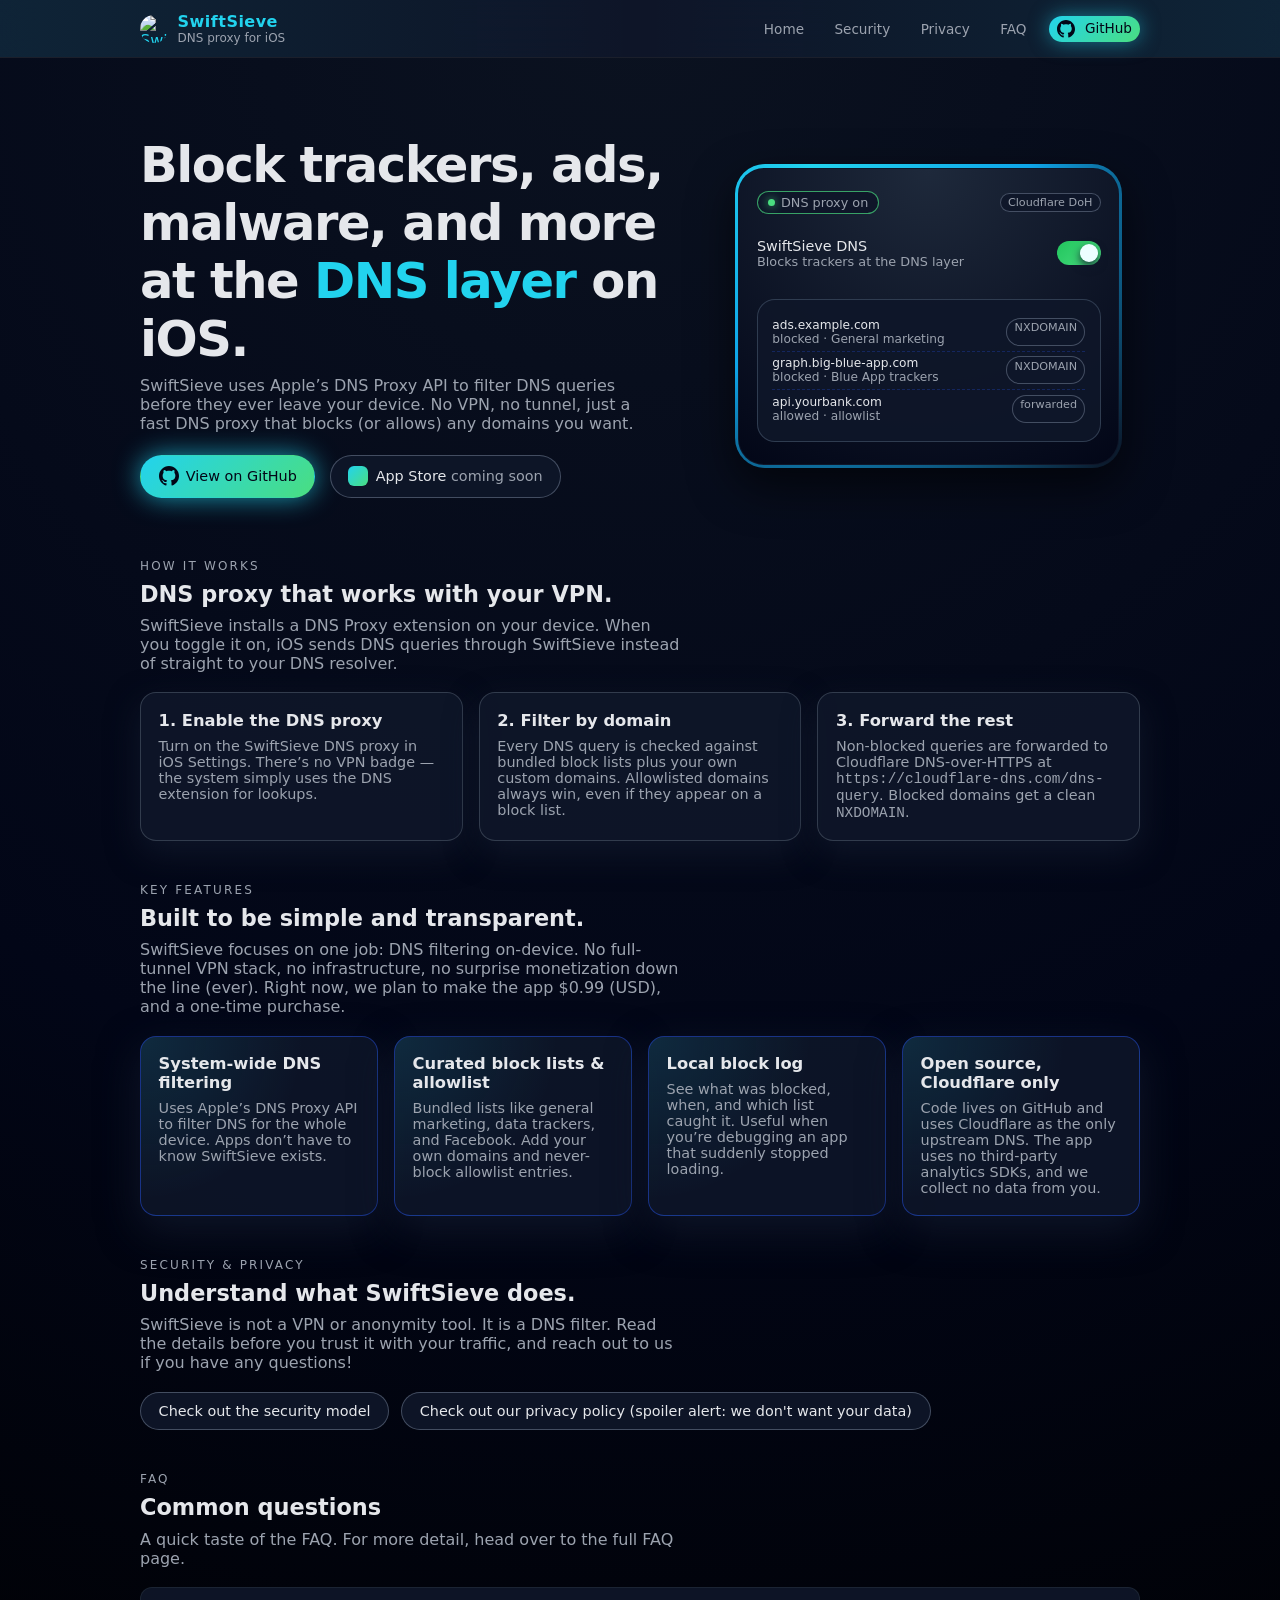
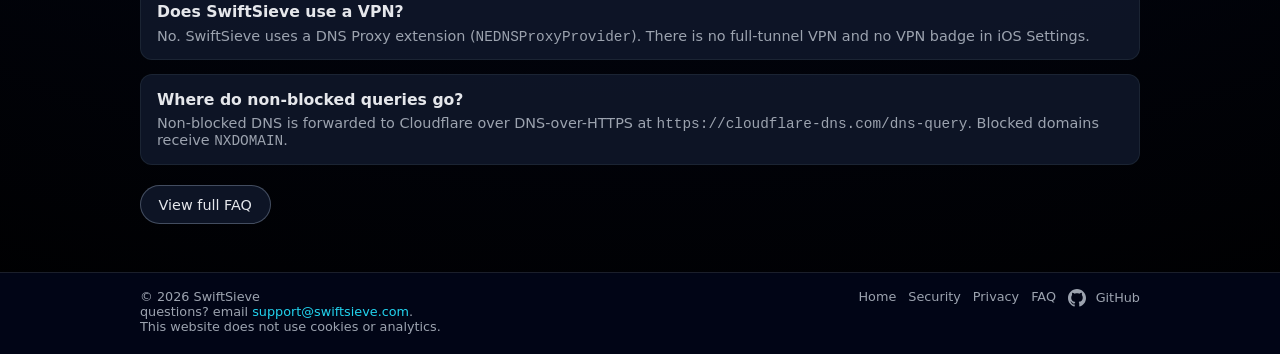
==== commit ff37d191: "add github logo and minor UI tweaks" ====
--- a/index.html
+++ b/index.html
@@ -40,7 +40,7 @@
             class="nav-link nav-link--primary"
             target="_blank"
             rel="noreferrer"
-            >GitHub</a
+            ><svg class="nav-icon" width="18" height="18" viewBox="0 0 24 24" fill="currentColor" aria-hidden="true"><path d="M12 0c-6.626 0-12 5.373-12 12 0 5.302 3.438 9.8 8.207 11.387.599.111.793-.261.793-.577v-2.234c-3.338.726-4.033-1.416-4.033-1.416-.546-1.387-1.333-1.756-1.333-1.756-1.089-.745.083-.729.083-.729 1.205.084 1.839 1.237 1.839 1.237 1.07 1.834 2.807 1.304 3.492.997.107-.775.418-1.305.762-1.604-2.665-.305-5.467-1.334-5.467-5.931 0-1.311.469-2.381 1.236-3.221-.124-.303-.535-1.524.117-3.176 0 0 1.008-.322 3.301 1.23.957-.266 1.983-.399 3.003-.404 1.02.005 2.047.138 3.006.404 2.291-1.552 3.297-1.23 3.297-1.23.653 1.653.242 2.874.118 3.176.77.84 1.235 1.911 1.235 3.221 0 4.609-2.807 5.624-5.479 5.921.43.372.823 1.102.823 2.222v3.293c0 .319.192.694.801.576 4.765-1.589 8.199-6.086 8.199-11.386 0-6.627-5.373-12-12-12z"/></svg> GitHub</a
           >
         </nav>
       </div>
@@ -50,10 +50,6 @@
       <div class="shell">
         <section class="hero">
           <div>
-            <div class="hero-kicker">
-              <span class="dot"></span>
-              <span>System-wide DNS privacy</span>
-            </div>
             <h1 class="hero-title">
               Block trackers, ads, malware, and more at the <span class="accent">DNS layer</span> on
               iOS.
@@ -71,16 +67,12 @@
                 target="_blank"
                 rel="noreferrer"
               >
+                <svg class="btn-icon" width="20" height="20" viewBox="0 0 24 24" fill="currentColor" aria-hidden="true"><path d="M12 0c-6.626 0-12 5.373-12 12 0 5.302 3.438 9.8 8.207 11.387.599.111.793-.261.793-.577v-2.234c-3.338.726-4.033-1.416-4.033-1.416-.546-1.387-1.333-1.756-1.333-1.756-1.089-.745.083-.729.083-.729 1.205.084 1.839 1.237 1.839 1.237 1.07 1.834 2.807 1.304 3.492.997.107-.775.418-1.305.762-1.604-2.665-.305-5.467-1.334-5.467-5.931 0-1.311.469-2.381 1.236-3.221-.124-.303-.535-1.524.117-3.176 0 0 1.008-.322 3.301 1.23.957-.266 1.983-.399 3.003-.404 1.02.005 2.047.138 3.006.404 2.291-1.552 3.297-1.23 3.297-1.23.653 1.653.242 2.874.118 3.176.77.84 1.235 1.911 1.235 3.221 0 4.609-2.807 5.624-5.479 5.921.43.372.823 1.102.823 2.222v3.293c0 .319.192.694.801.576 4.765-1.589 8.199-6.086 8.199-11.386 0-6.627-5.373-12-12-12z"/></svg>
                 <span>View on GitHub</span>
               </a>
-              <a class="btn btn-secondary" href="#" aria-disabled="true" tabindex="-1">
-                <span class="app-store-badge">
-                  <span class="app-store-icon" aria-hidden="true"></span>
-                  <span>
-                    <div class="app-store-text-1">App Store</div>
-                    <div class="app-store-text-2">coming soon</div>
-                  </span>
-                </span>
+              <a class="btn btn-secondary app-store-btn" href="#" aria-disabled="true" tabindex="-1">
+                <span class="app-store-icon" aria-hidden="true"></span>
+                <span>App Store <span class="app-store-coming">coming soon</span></span>
               </a>
             </div>
             <!-- <p class="hero-note">
@@ -287,7 +279,7 @@
             href="https://github.com/shalloran/SwiftSieve2"
             target="_blank"
             rel="noreferrer"
-            >GitHub</a
+            ><svg class="footer-icon" width="18" height="18" viewBox="0 0 24 24" fill="currentColor" aria-hidden="true"><path d="M12 0c-6.626 0-12 5.373-12 12 0 5.302 3.438 9.8 8.207 11.387.599.111.793-.261.793-.577v-2.234c-3.338.726-4.033-1.416-4.033-1.416-.546-1.387-1.333-1.756-1.333-1.756-1.089-.745.083-.729.083-.729 1.205.084 1.839 1.237 1.839 1.237 1.07 1.834 2.807 1.304 3.492.997.107-.775.418-1.305.762-1.604-2.665-.305-5.467-1.334-5.467-5.931 0-1.311.469-2.381 1.236-3.221-.124-.303-.535-1.524.117-3.176 0 0 1.008-.322 3.301 1.23.957-.266 1.983-.399 3.003-.404 1.02.005 2.047.138 3.006.404 2.291-1.552 3.297-1.23 3.297-1.23.653 1.653.242 2.874.118 3.176.77.84 1.235 1.911 1.235 3.221 0 4.609-2.807 5.624-5.479 5.921.43.372.823 1.102.823 2.222v3.293c0 .319.192.694.801.576 4.765-1.589 8.199-6.086 8.199-11.386 0-6.627-5.373-12-12-12z"/></svg> GitHub</a
           >
         </div>
       </div>
--- a/styles.css
+++ b/styles.css
@@ -153,6 +153,12 @@
   color: #020617;
 }
 
+.nav-icon,
+.footer-icon {
+  vertical-align: middle;
+  margin-right: 0.35rem;
+}
+
 main {
   flex: 1;
 }
@@ -221,6 +227,10 @@
   font-weight: 500;
   cursor: pointer;
   text-decoration: none;
+}
+
+.btn-icon {
+  flex-shrink: 0;
 }
 
 .btn-primary {
@@ -507,36 +517,22 @@
   color: #fecaca;
 }
 
-.app-store-badge {
-  display: inline-flex;
-  align-items: center;
-  justify-content: center;
-  padding: 0.4rem 0.8rem;
-  border-radius: 999px;
-  background: radial-gradient(circle at top left, #0f172a, #020617);
-  border: 1px solid rgba(148, 163, 184, 0.6);
-  color: var(--text-muted);
-  font-size: 0.78rem;
-  gap: 0.4rem;
+.app-store-btn {
+  color: var(--text-color);
 }
 
 .app-store-icon {
-  width: 18px;
-  height: 18px;
+  display: inline-block;
+  width: 20px;
+  height: 20px;
   border-radius: 6px;
   background: linear-gradient(135deg, #22d3ee, #4ade80);
-  display: inline-block;
-}
-
-.app-store-text-1 {
-  font-size: 0.65rem;
-  text-transform: uppercase;
-  letter-spacing: 0.14em;
-}
-
-.app-store-text-2 {
-  font-size: 0.85rem;
-  color: var(--text-color);
+  flex-shrink: 0;
+}
+
+.app-store-coming {
+  font-weight: 400;
+  color: var(--text-muted);
 }
 
 footer.site-footer {
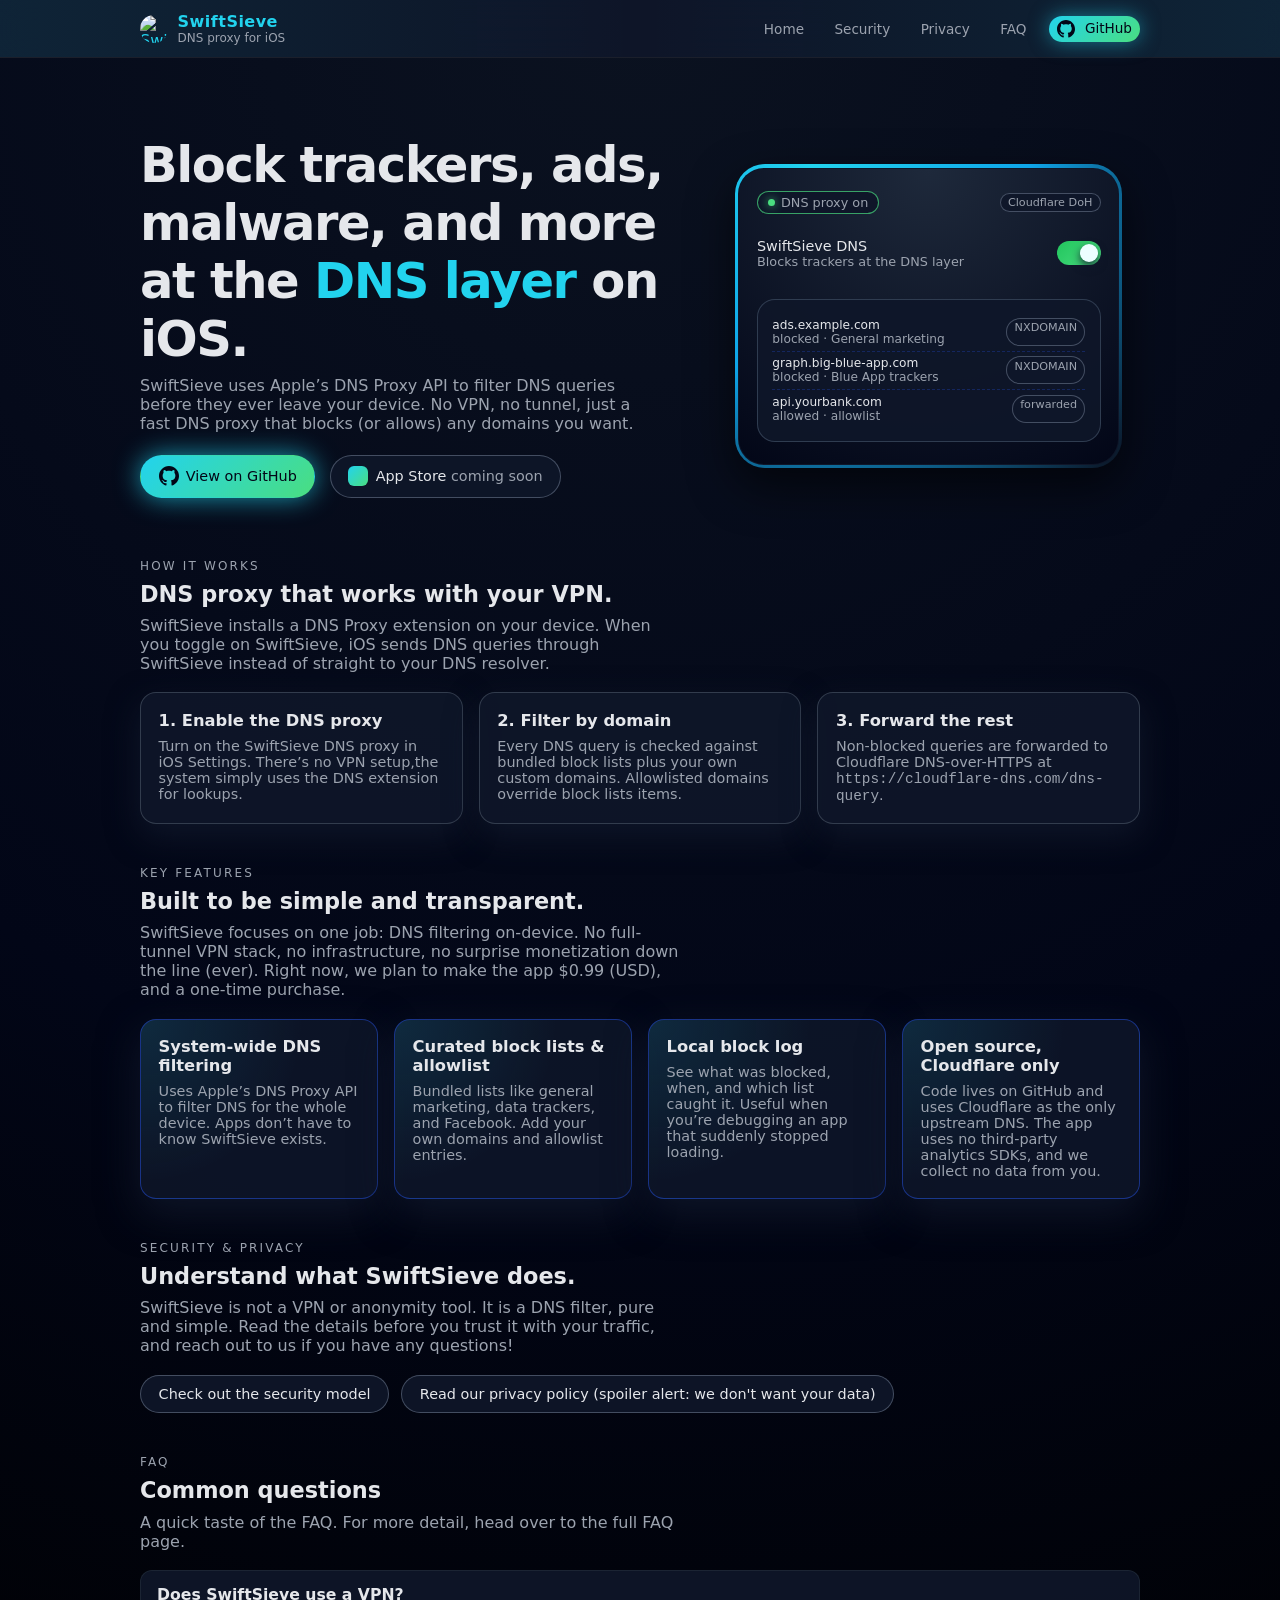
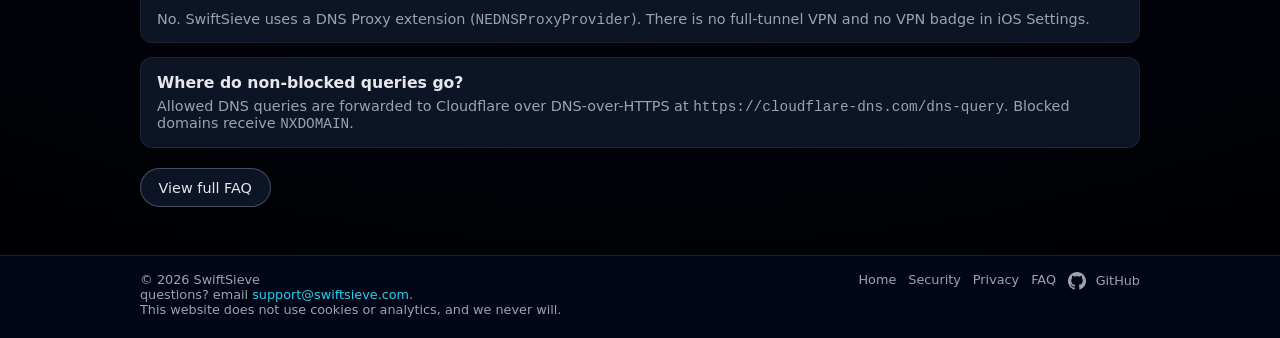
==== commit 7f282255: "add FAQ, minor language tweaks" ====
--- a/index.html
+++ b/index.html
@@ -137,7 +137,7 @@
             <h2 class="section-title">DNS proxy that works with your VPN.</h2>
             <p class="section-lede">
               SwiftSieve installs a DNS Proxy extension on your device. When you
-              toggle it on, iOS sends DNS queries through SwiftSieve instead of
+              toggle on SwiftSieve, iOS sends DNS queries through SwiftSieve instead of
               straight to your DNS resolver.
             </p>
             <div class="section-grid">
@@ -145,7 +145,7 @@
                 <h3>1. Enable the DNS proxy</h3>
                 <p>
                   Turn on the SwiftSieve DNS proxy in iOS Settings. There&rsquo;s
-                  no VPN badge &mdash; the system simply uses the DNS extension
+                  no VPN setup,the system simply uses the DNS extension
                   for lookups.
                 </p>
               </div>
@@ -153,16 +153,14 @@
                 <h3>2. Filter by domain</h3>
                 <p>
                   Every DNS query is checked against bundled block lists plus
-                  your own custom domains. Allowlisted domains always win, even
-                  if they appear on a block list.
+                  your own custom domains. Allowlisted domains override block lists items.
                 </p>
               </div>
               <div class="card card--soft">
                 <h3>3. Forward the rest</h3>
                 <p>
                   Non-blocked queries are forwarded to Cloudflare DNS-over-HTTPS
-                  at <code>https://cloudflare-dns.com/dns-query</code>. Blocked
-                  domains get a clean <code>NXDOMAIN</code>.
+                  at <code>https://cloudflare-dns.com/dns-query</code>.
                 </p>
               </div>
             </div>
@@ -188,7 +186,7 @@
                 <h3>Curated block lists &amp; allowlist</h3>
                 <p>
                   Bundled lists like general marketing, data trackers, and
-                  Facebook. Add your own domains and never-block allowlist
+                  Facebook. Add your own domains and allowlist
                   entries.
                 </p>
               </div>
@@ -214,7 +212,7 @@
             <div class="section-label">Security &amp; privacy</div>
             <h2 class="section-title">Understand what SwiftSieve does.</h2>
             <p class="section-lede">
-              SwiftSieve is not a VPN or anonymity tool. It is a DNS filter. Read the details before you trust it with your
+              SwiftSieve is not a VPN or anonymity tool. It is a DNS filter, pure and simple. Read the details before you trust it with your
               traffic, and reach out to us if you have any questions!
             </p>
             <div class="section-cta-row">
@@ -222,7 +220,7 @@
                 Check out the security model
               </a>
               <a href="./privacy.html" class="btn btn-secondary">
-                Check out our privacy policy (spoiler alert: we don't want your data)
+                Read our privacy policy (spoiler alert: we don't want your data)
               </a>
             </div>
           </section>
@@ -246,7 +244,7 @@
               <div class="faq-item">
                 <h3>Where do non-blocked queries go?</h3>
                 <p>
-                  Non-blocked DNS is forwarded to Cloudflare over DNS-over-HTTPS
+                  Allowed DNS queries are forwarded to Cloudflare over DNS-over-HTTPS
                   at <code>https://cloudflare-dns.com/dns-query</code>. Blocked
                   domains receive <code>NXDOMAIN</code>.
                 </p>
@@ -268,7 +266,7 @@
             questions? email
             <a href="mailto:support@swiftsieve.com">support@swiftsieve.com</a>.
           </div>
-          <div>This website does not use cookies or analytics.</div>
+          <div>This website does not use cookies or analytics, and we never will.</div>
         </div>
         <div class="footer-links">
           <a href="./index.html">Home</a>
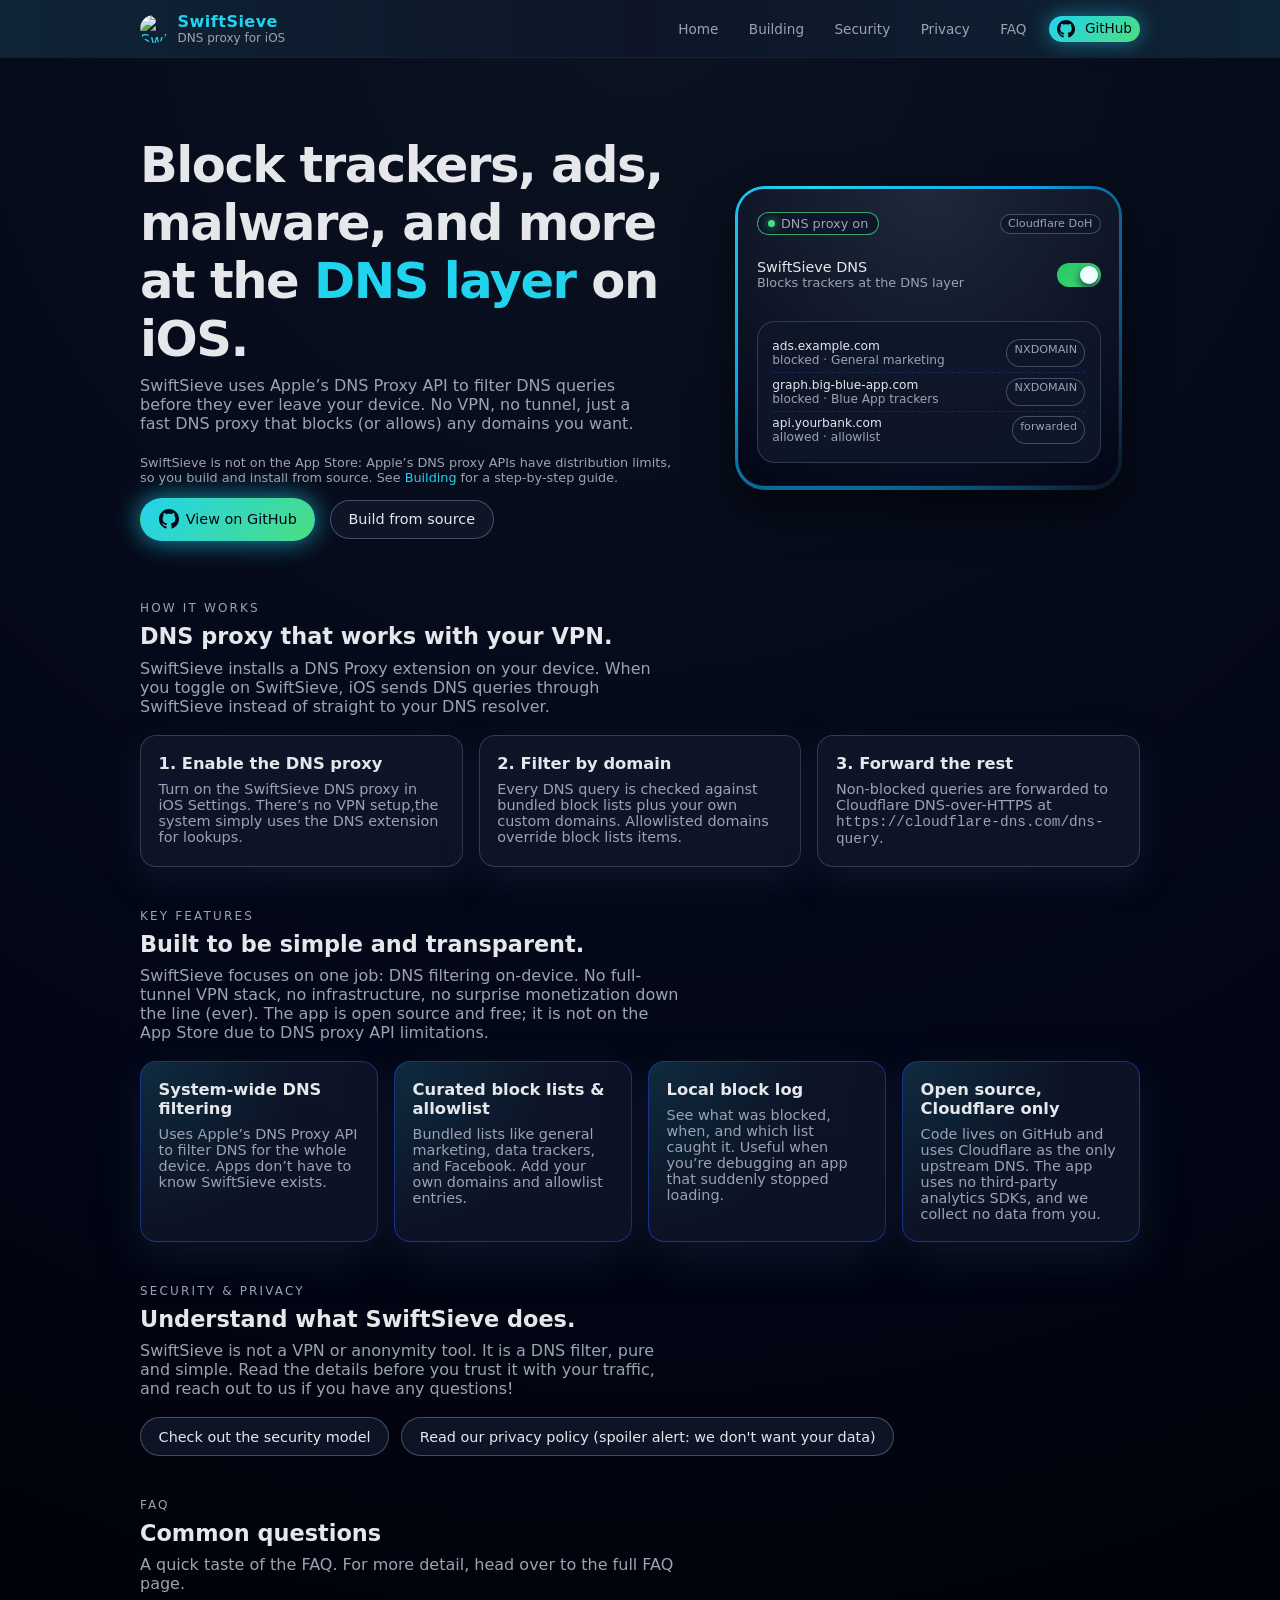
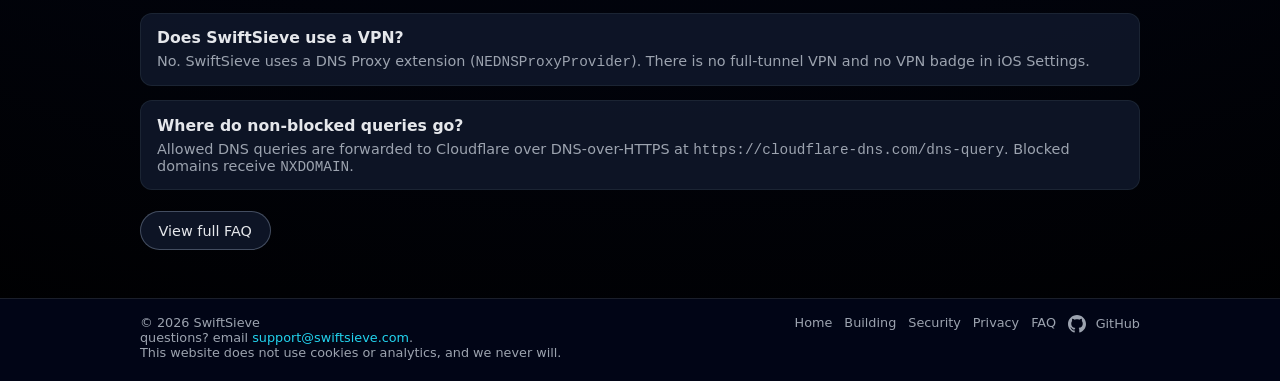
==== commit 31e1058f: "add building messaging" ====
--- a/index.html
+++ b/index.html
@@ -32,6 +32,7 @@
         </a>
         <nav class="site-nav">
           <a href="./index.html" class="nav-link">Home</a>
+          <a href="./building.html" class="nav-link">Building</a>
           <a href="./security.html" class="nav-link">Security</a>
           <a href="./privacy.html" class="nav-link">Privacy</a>
           <a href="./faq.html" class="nav-link">FAQ</a>
@@ -60,6 +61,9 @@
               just a fast DNS proxy that blocks (or allows) any domains you want.
             </p>
 
+            <p class="hero-note">
+              SwiftSieve is not on the App Store: Apple&rsquo;s DNS proxy APIs have distribution limits, so you build and install from source. See <a href="./building.html">Building</a> for a step-by-step guide.
+            </p>
             <div class="hero-actions">
               <a
                 class="btn btn-primary"
@@ -70,14 +74,10 @@
                 <svg class="btn-icon" width="20" height="20" viewBox="0 0 24 24" fill="currentColor" aria-hidden="true"><path d="M12 0c-6.626 0-12 5.373-12 12 0 5.302 3.438 9.8 8.207 11.387.599.111.793-.261.793-.577v-2.234c-3.338.726-4.033-1.416-4.033-1.416-.546-1.387-1.333-1.756-1.333-1.756-1.089-.745.083-.729.083-.729 1.205.084 1.839 1.237 1.839 1.237 1.07 1.834 2.807 1.304 3.492.997.107-.775.418-1.305.762-1.604-2.665-.305-5.467-1.334-5.467-5.931 0-1.311.469-2.381 1.236-3.221-.124-.303-.535-1.524.117-3.176 0 0 1.008-.322 3.301 1.23.957-.266 1.983-.399 3.003-.404 1.02.005 2.047.138 3.006.404 2.291-1.552 3.297-1.23 3.297-1.23.653 1.653.242 2.874.118 3.176.77.84 1.235 1.911 1.235 3.221 0 4.609-2.807 5.624-5.479 5.921.43.372.823 1.102.823 2.222v3.293c0 .319.192.694.801.576 4.765-1.589 8.199-6.086 8.199-11.386 0-6.627-5.373-12-12-12z"/></svg>
                 <span>View on GitHub</span>
               </a>
-              <a class="btn btn-secondary app-store-btn" href="#" aria-disabled="true" tabindex="-1">
-                <span class="app-store-icon" aria-hidden="true"></span>
-                <span>App Store <span class="app-store-coming">coming soon</span></span>
-              </a>
-            </div>
-            <!-- <p class="hero-note">
-              TestFlight/AppStore coming soon!
-            </p> -->
+              <a class="btn btn-secondary" href="./building.html">
+                Build from source
+              </a>
+            </div>
           </div>
 
           <div class="hero-device" aria-hidden="true">
@@ -172,7 +172,7 @@
             <p class="section-lede">
               SwiftSieve focuses on one job: DNS filtering on-device. No
               full-tunnel VPN stack, no infrastructure, no surprise
-              monetization down the line (ever). Right now, we plan to make the app $0.99 (USD), and a one-time purchase.
+              monetization down the line (ever). The app is open source and free; it is not on the App Store due to DNS proxy API limitations.
             </p>
             <div class="section-grid">
               <div class="card">
@@ -270,6 +270,7 @@
         </div>
         <div class="footer-links">
           <a href="./index.html">Home</a>
+          <a href="./building.html">Building</a>
           <a href="./security.html">Security</a>
           <a href="./privacy.html">Privacy</a>
           <a href="./faq.html">FAQ</a>
--- a/styles.css
+++ b/styles.css
@@ -468,6 +468,68 @@
   color: var(--text-muted);
 }
 
+.build-steps {
+  display: flex;
+  flex-direction: column;
+  gap: 1.5rem;
+  margin: 1.25rem 0;
+}
+
+.build-step {
+  display: flex;
+  gap: 1.25rem;
+  align-items: flex-start;
+  padding: 1.25rem;
+  border-radius: var(--radius-lg);
+  background: var(--bg-elevated);
+  border: 1px solid var(--border-subtle);
+}
+
+.build-step-num {
+  flex-shrink: 0;
+  width: 2.25rem;
+  height: 2.25rem;
+  display: flex;
+  align-items: center;
+  justify-content: center;
+  border-radius: 50%;
+  background: var(--accent-soft);
+  color: var(--accent);
+  font-weight: 600;
+  font-size: 1rem;
+}
+
+.build-step h3 {
+  margin: 0 0 0.5rem;
+  font-size: 1.05rem;
+}
+
+.build-step p {
+  margin: 0 0 0.75rem;
+  font-size: 0.9rem;
+  color: var(--text-muted);
+}
+
+.build-step p:last-of-type {
+  margin-bottom: 0;
+}
+
+.build-code {
+  margin: 0;
+  padding: 1rem 1.25rem;
+  border-radius: 8px;
+  background: rgba(0, 0, 0, 0.4);
+  border: 1px solid var(--border-subtle);
+  font-family: ui-monospace, monospace;
+  font-size: 0.85rem;
+  color: var(--text-color);
+  overflow-x: auto;
+}
+
+.build-code code {
+  color: inherit;
+}
+
 .content-page {
   margin-top: 2.5rem;
   max-width: 760px;
